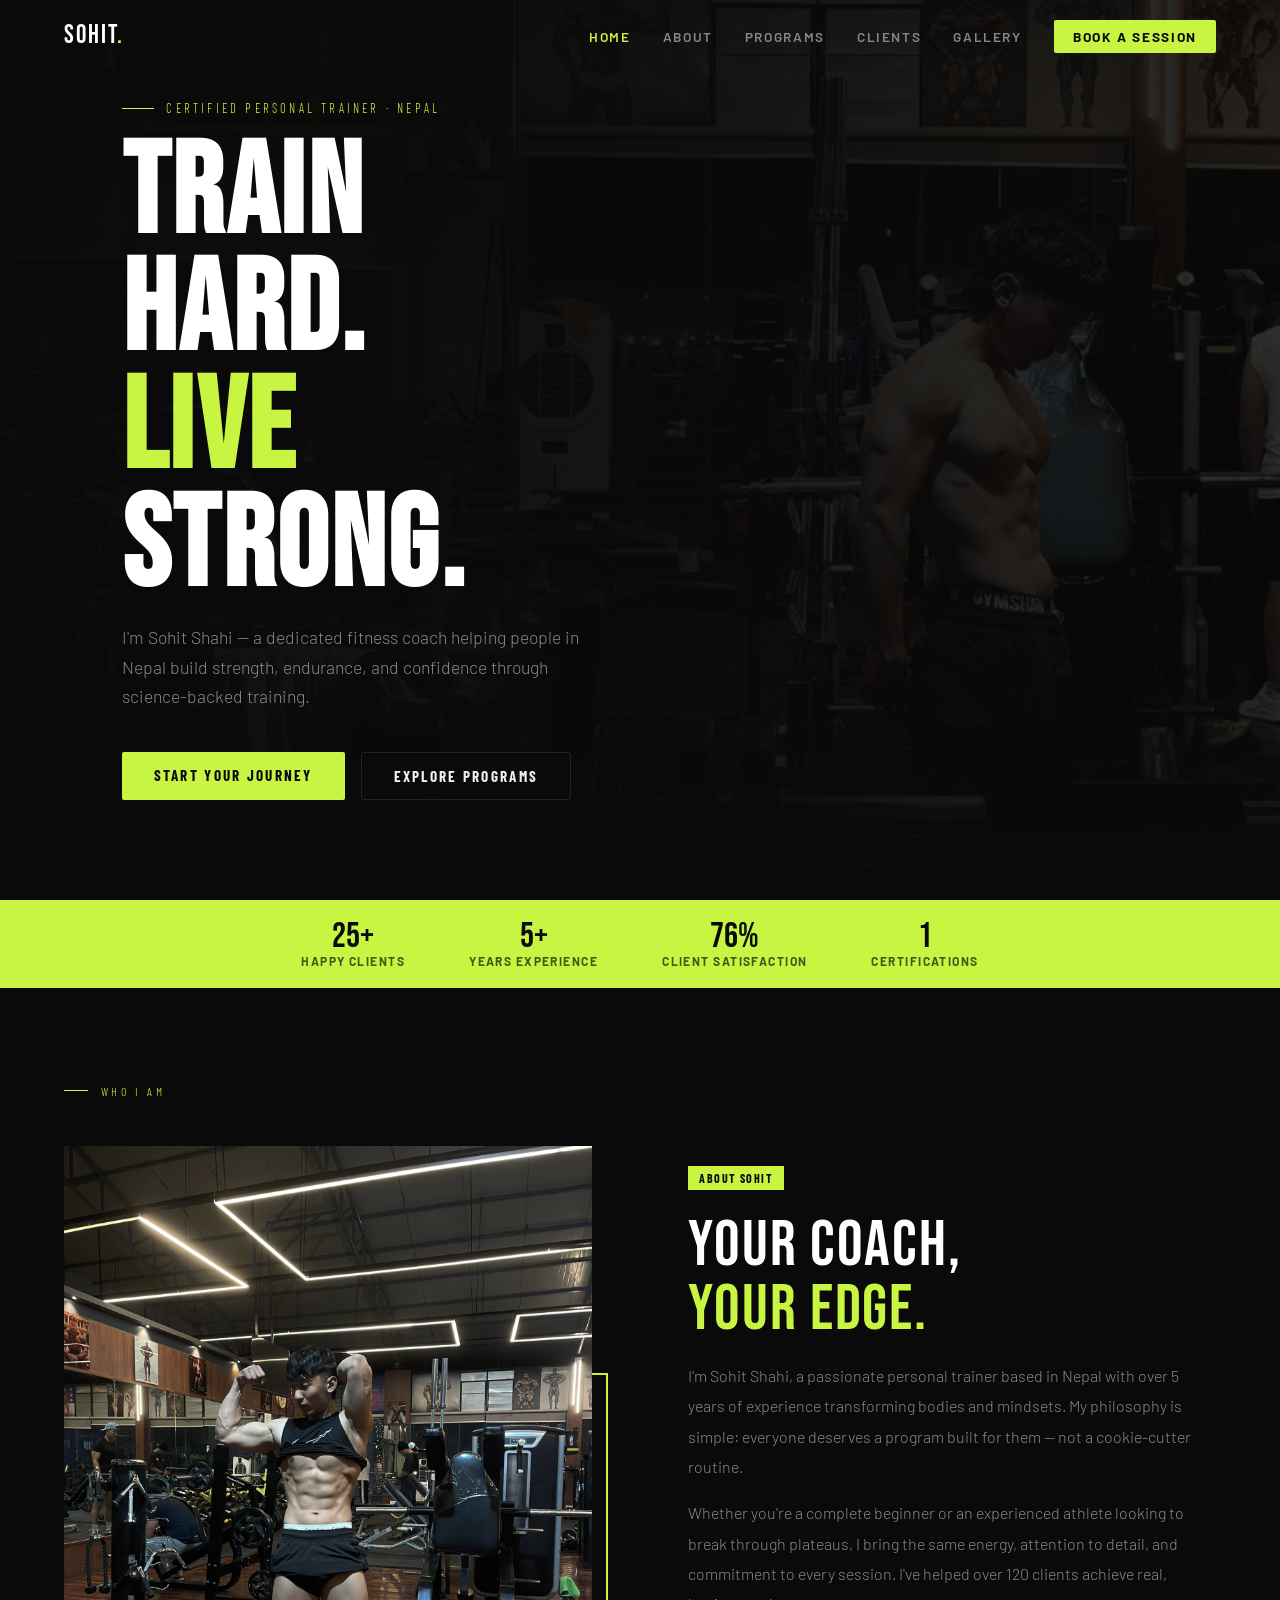
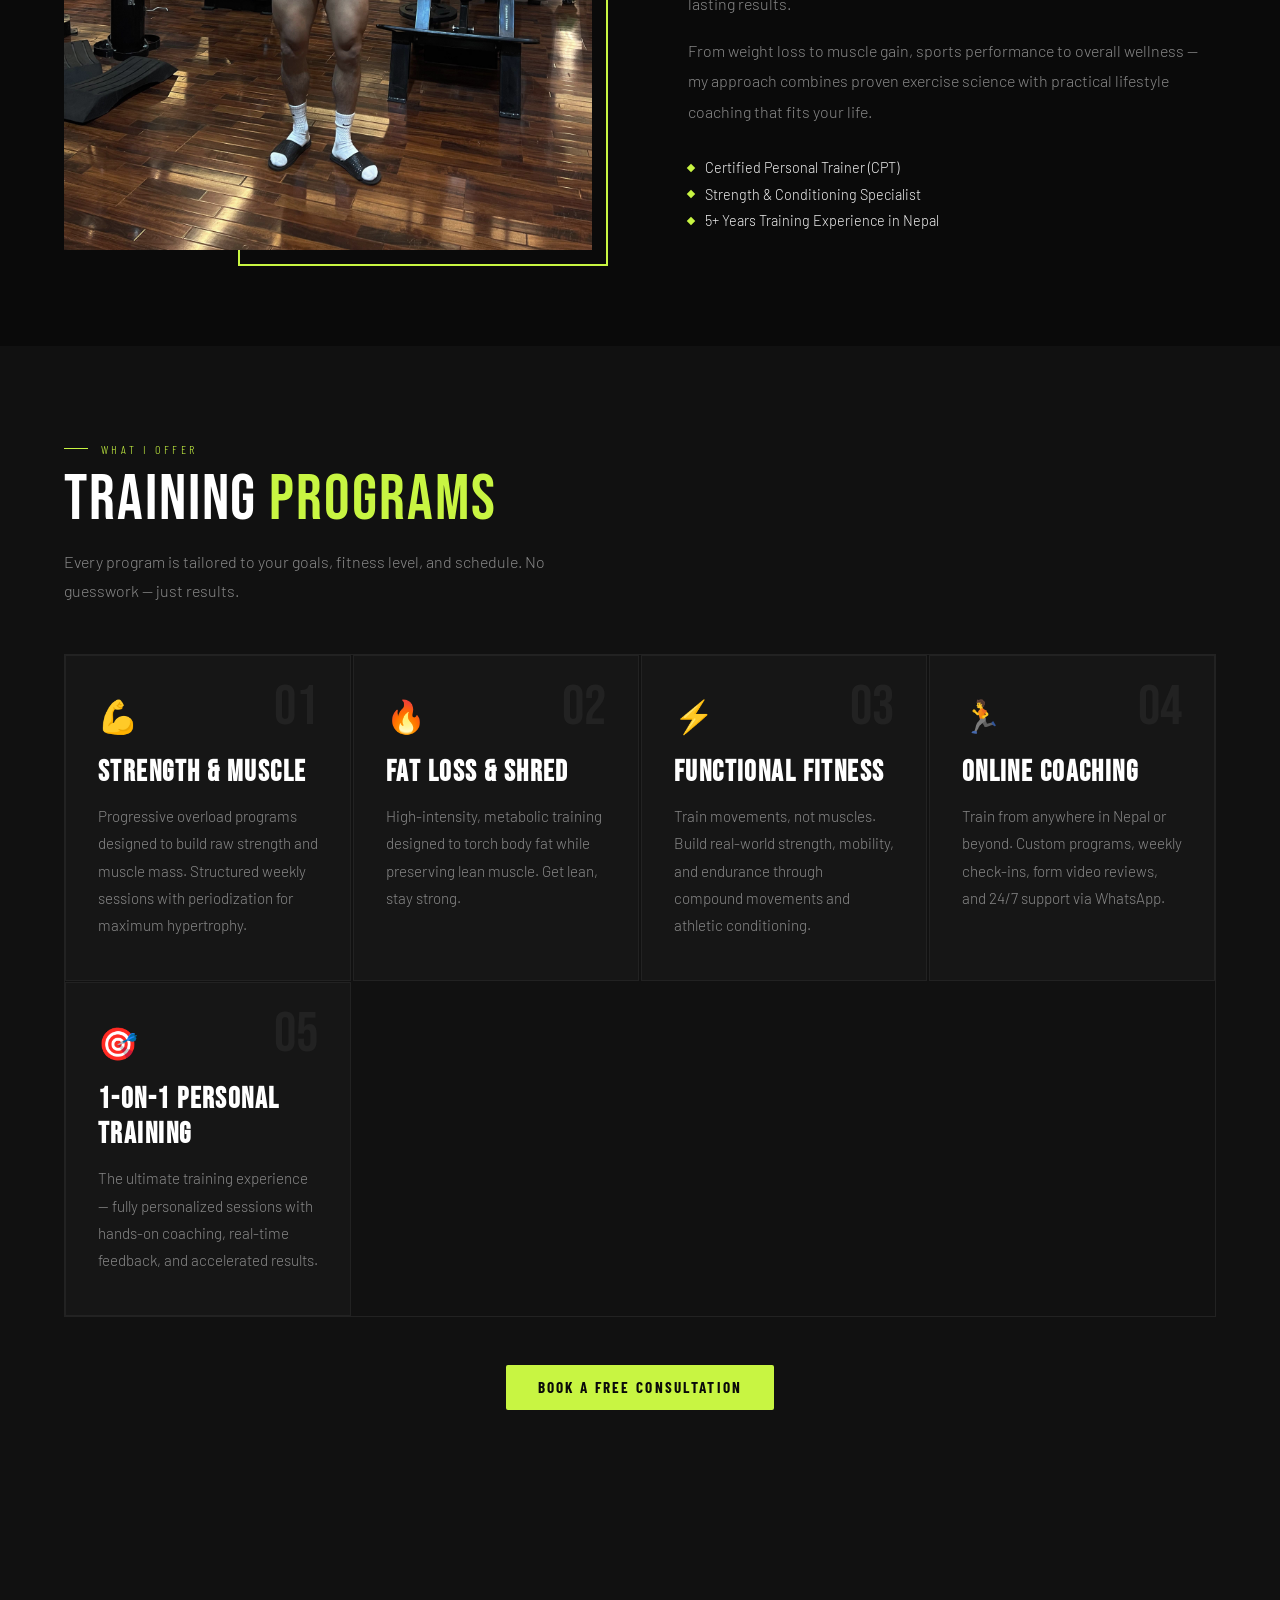
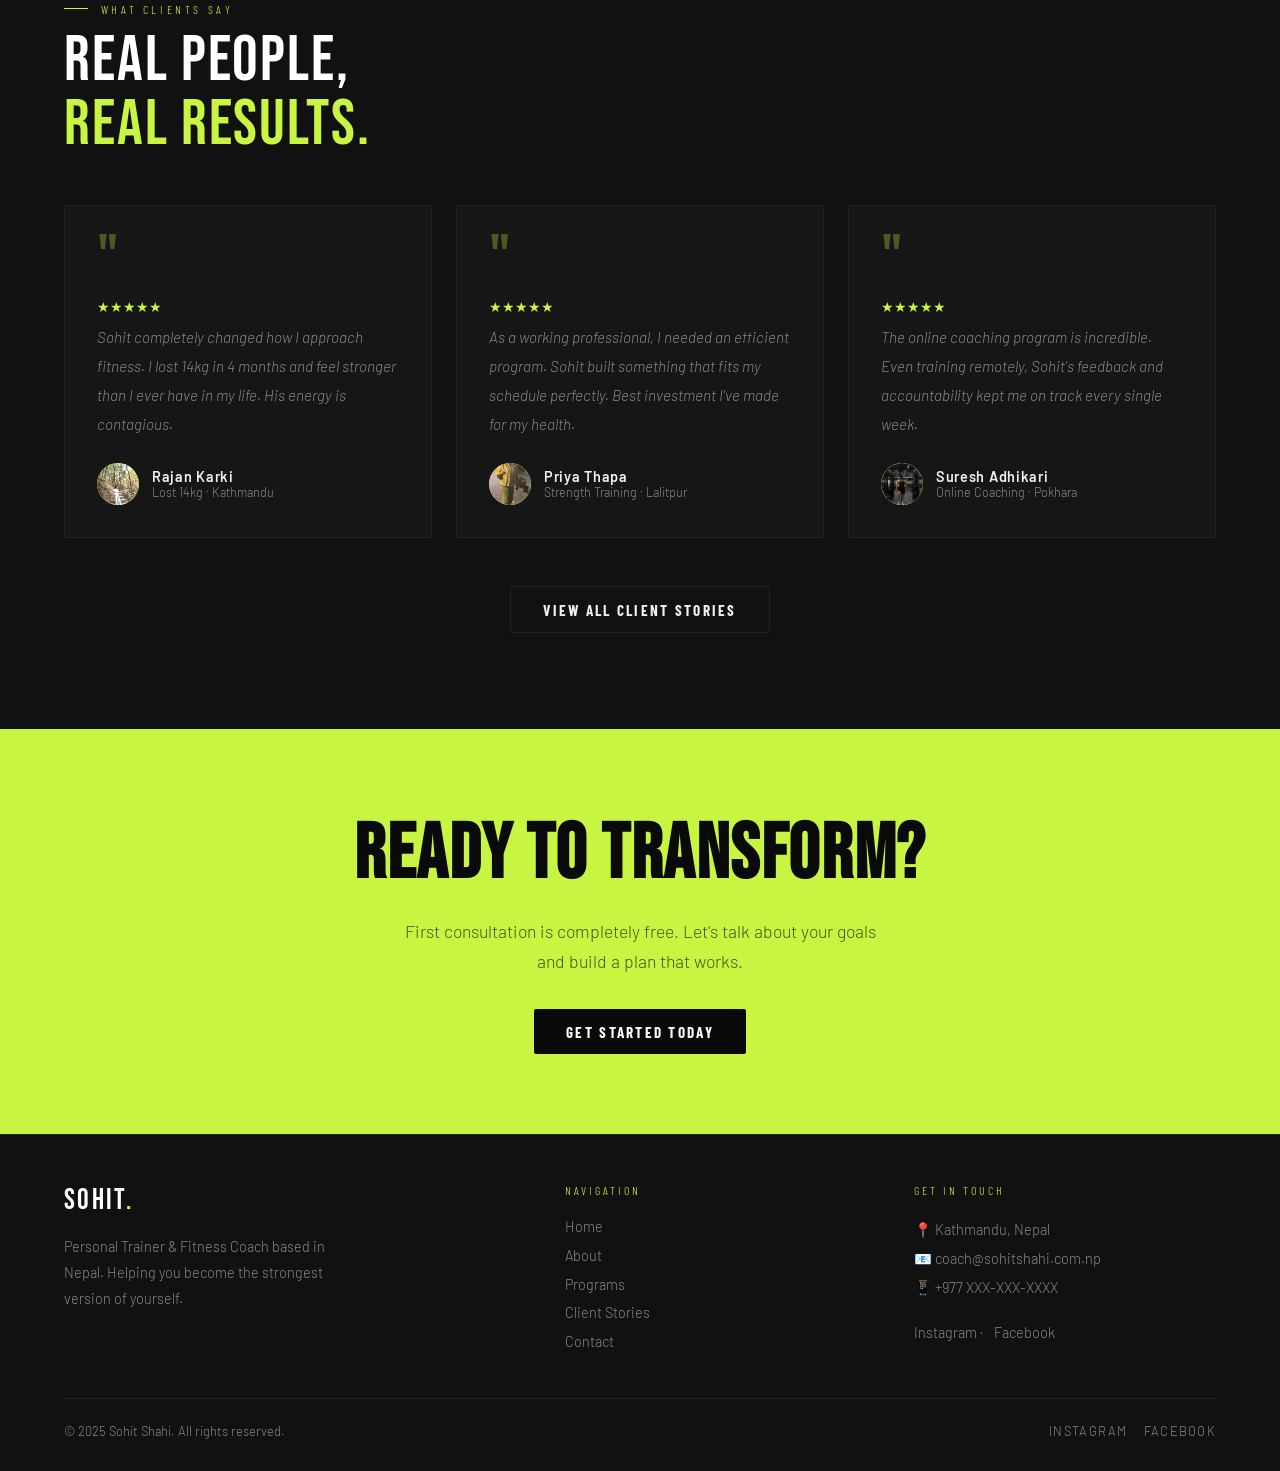
==== index.html @ bcdf3c4f "Add phone and country validation" ====
<!DOCTYPE html>
<html lang="en">
<head>
  <meta charset="UTF-8">
  <meta name="viewport" content="width=device-width, initial-scale=1.0">
  <meta name="description" content="Sohit Shahi — Personal Trainer & Fitness Coach in Nepal. Transform your body, elevate your life.">
  <title>Sohit Shahi | Personal Trainer & Coach</title>
  <link rel="stylesheet" href="style.css">
  <link rel="preconnect" href="https://fonts.googleapis.com">
  <link rel="preconnect" href="https://fonts.gstatic.com" crossorigin>
</head>
<body>

<!-- ─── NAV ─── -->
<nav>
  <a href="index.html" class="nav-logo">SOHIT<span>.</span></a>
  <ul class="nav-links">
    <li><a href="index.html" class="active">Home</a></li>
    <li><a href="index.html#about">About</a></li>
    <li><a href="index.html#programs">Programs</a></li>
    <li><a href="clients.html">Clients</a></li>
    <li><a href="gallery.html">Gallery</a></li>
    <li><a href="contact.html" class="nav-cta">Book a Session</a></li>
  </ul>
  <div class="burger" aria-label="Menu">
    <span></span><span></span><span></span>
  </div>
</nav>
<div class="mobile-menu">
  <a href="index.html">Home</a>
  <a href="index.html#about">About</a>
  <a href="index.html#programs">Programs</a>
  <a href="clients.html">Clients</a>
  <a href="gallery.html">Gallery</a>
  <a href="contact.html">Book a Session</a>
</div>

<!-- ─── HERO ─── -->
<section class="hero">
  <div class="hero-bg" id="heroBg"></div>
  <div class="hero-overlay"></div>
  <div class="hero-overlay-bottom"></div>
  <div class="hero-content">
    <div class="hero-eyebrow">Certified Personal Trainer · Nepal</div>
    <h1>TRAIN<br>HARD.<br><span>LIVE</span><br>STRONG.</h1>
    <p class="hero-sub">
      I'm Sohit Shahi — a dedicated fitness coach helping people in Nepal build strength, endurance, and confidence through science-backed training.
    </p>
    <div class="hero-actions">
      <a href="contact.html" class="btn btn-primary">Start Your Journey</a>
      <a href="#programs" class="btn btn-outline">Explore Programs</a>
    </div>
  </div>
</section>

<!-- ─── STATS ─── -->
<div class="stats-strip">
  <div class="stat-item">
    <div class="stat-num" data-target="25" data-suffix="+">0+</div>
    <div class="stat-label">Happy Clients</div>
  </div>
  <div class="stat-item">
    <div class="stat-num" data-target="5" data-suffix="+">0+</div>
    <div class="stat-label">Years Experience</div>
  </div>
  <div class="stat-item">
    <div class="stat-num" data-target="98" data-suffix="%">0%</div>
    <div class="stat-label">Client Satisfaction</div>
  </div>
  <div class="stat-item">
    <div class="stat-num" data-target="1">0</div>
    <div class="stat-label">Certifications</div>
  </div>
</div>

<!-- ─── ABOUT ─── -->
<section id="about">
  <div class="section-eyebrow">Who I Am</div>
  <div class="about-grid">
    <div class="about-image-wrap fade-up">
      <img src="assets/trainer2.jpeg" alt="Sohit Shahi — Personal Trainer">
      <div class="about-accent-border"></div>
    </div>
    <div class="about-text fade-up" data-delay="150">
      <span class="about-tag">About Sohit</span>
      <div class="section-title" style="margin-bottom:1.2rem;">YOUR COACH,<br><span>YOUR EDGE.</span></div>
      <p>
        I'm Sohit Shahi, a passionate personal trainer based in Nepal with over 5 years of experience transforming bodies and mindsets. My philosophy is simple: everyone deserves a program built for them — not a cookie-cutter routine.
      </p>
      <p>
        Whether you're a complete beginner or an experienced athlete looking to break through plateaus, I bring the same energy, attention to detail, and commitment to every session. I've helped over 120 clients achieve real, lasting results.
      </p>
      <p>
        From weight loss to muscle gain, sports performance to overall wellness — my approach combines proven exercise science with practical lifestyle coaching that fits your life.
      </p>
      <ul class="cert-list">
        <li>Certified Personal Trainer (CPT)</li>
        <li>Strength & Conditioning Specialist</li>
        <li>5+ Years Training Experience in Nepal</li>
      </ul>
    </div>
  </div>
</section>

<!-- ─── PROGRAMS ─── -->
<section id="programs" style="background: var(--dark);">
  <div class="section-eyebrow">What I Offer</div>
  <div class="section-title fade-up">TRAINING <span>PROGRAMS</span></div>
  <p class="section-desc fade-up" data-delay="100">
    Every program is tailored to your goals, fitness level, and schedule. No guesswork — just results.
  </p>
  <div class="programs-grid stagger" style="margin-top:3rem;">
    <div class="program-card">
      <div class="program-num">01</div>
      <span class="program-icon">💪</span>
      <h3>Strength & Muscle</h3>
      <p>Progressive overload programs designed to build raw strength and muscle mass. Structured weekly sessions with periodization for maximum hypertrophy.</p>
    </div>
    <div class="program-card">
      <div class="program-num">02</div>
      <span class="program-icon">🔥</span>
      <h3>Fat Loss & Shred</h3>
      <p>High-intensity, metabolic training designed to torch body fat while preserving lean muscle. Get lean, stay strong.</p>
    </div>
    <div class="program-card">
      <div class="program-num">03</div>
      <span class="program-icon">⚡</span>
      <h3>Functional Fitness</h3>
      <p>Train movements, not muscles. Build real-world strength, mobility, and endurance through compound movements and athletic conditioning.</p>
    </div>
    <div class="program-card">
      <div class="program-num">04</div>
      <span class="program-icon">🏃</span>
      <h3>Online Coaching</h3>
      <p>Train from anywhere in Nepal or beyond. Custom programs, weekly check-ins, form video reviews, and 24/7 support via WhatsApp.</p>
    </div>
    <div class="program-card">
      <div class="program-num">05</div>
      <span class="program-icon">🎯</span>
      <h3>1-on-1 Personal Training</h3>
      <p>The ultimate training experience — fully personalized sessions with hands-on coaching, real-time feedback, and accelerated results.</p>
    </div>
  </div>
  <div style="text-align:center; margin-top:3rem;">
    <a href="contact.html" class="btn btn-primary fade-up">Book a Free Consultation</a>
  </div>
</section>

<!-- ─── TESTIMONIALS PREVIEW ─── -->
<section class="testimonials-preview">
  <div class="section-eyebrow">What Clients Say</div>
  <div class="section-title fade-up">REAL PEOPLE,<br><span>REAL RESULTS.</span></div>
  <div class="testimonials-grid stagger">
    <div class="testi-card">
      <div class="testi-quote">"</div>
      <div class="stars">★★★★★</div>
      <p class="testi-text">Sohit completely changed how I approach fitness. I lost 14kg in 4 months and feel stronger than I ever have in my life. His energy is contagious.</p>
      <div class="testi-author">
        <div class="testi-avatar">
          <img src="assets/client1.jpg" alt="Rajan Karki" onerror="this.style.display='none'; this.parentNode.innerHTML='R';">
        </div>
        <div>
          <div class="testi-name">Rajan Karki</div>
          <div class="testi-role">Lost 14kg · Kathmandu</div>
        </div>
      </div>
    </div>
    <div class="testi-card">
      <div class="testi-quote">"</div>
      <div class="stars">★★★★★</div>
      <p class="testi-text">As a working professional, I needed an efficient program. Sohit built something that fits my schedule perfectly. Best investment I've made for my health.</p>
      <div class="testi-author">
        <div class="testi-avatar">
          <img src="assets/client3.jpg" alt="Priya Thapa" onerror="this.style.display='none'; this.parentNode.innerHTML='P';">
        </div>
        <div>
          <div class="testi-name">Priya Thapa</div>
          <div class="testi-role">Strength Training · Lalitpur</div>
        </div>
      </div>
    </div>
    <div class="testi-card">
      <div class="testi-quote">"</div>
      <div class="stars">★★★★★</div>
      <p class="testi-text">The online coaching program is incredible. Even training remotely, Sohit's feedback and accountability kept me on track every single week.</p>
      <div class="testi-author">
        <div class="testi-avatar">
          <img src="assets/client4.jpg" alt="Suresh Adhikari" onerror="this.style.display='none'; this.parentNode.innerHTML='S';">
        </div>
        <div>
          <div class="testi-name">Suresh Adhikari</div>
          <div class="testi-role">Online Coaching · Pokhara</div>
        </div>
      </div>
    </div>
  </div>
  <div style="text-align:center; margin-top:3rem;">
    <a href="clients.html" class="btn btn-outline fade-up">View All Client Stories</a>
  </div>
</section>

<!-- ─── CTA ─── -->
<div class="cta-banner">
  <h2>READY TO TRANSFORM?</h2>
  <p>First consultation is completely free. Let's talk about your goals and build a plan that works.</p>
  <a href="contact.html" class="btn btn-dark">Get Started Today</a>
</div>

<!-- ─── FOOTER ─── -->
<footer>
  <div class="footer-grid">
    <div class="footer-brand">
      <a href="index.html" class="footer-logo">SOHIT<span>.</span></a>
      <p>Personal Trainer & Fitness Coach based in Nepal. Helping you become the strongest version of yourself.</p>
    </div>
    <div>
      <div class="footer-heading">Navigation</div>
      <ul class="footer-links">
        <li><a href="index.html">Home</a></li>
        <li><a href="index.html#about">About</a></li>
        <li><a href="index.html#programs">Programs</a></li>
        <li><a href="clients.html">Client Stories</a></li>
        <li><a href="contact.html">Contact</a></li>
      </ul>
    </div>
    <div class="footer-contact">
      <div class="footer-heading">Get In Touch</div>
      <p>📍 Kathmandu, Nepal</p>
      <p>📧 <a href="mailto:coach@sohitshahi.com.np">coach@sohitshahi.com.np</a></p>
      <p>📱 <a href="tel:+977XXXXXXXXXX">+977 XXX-XXX-XXXX</a></p>
      <p style="margin-top:1rem;">
        <a href="https://instagram.com/" target="_blank" rel="noopener">Instagram</a> ·
        <a href="https://facebook.com/" target="_blank" rel="noopener" style="margin-left:0.5rem;">Facebook</a>
      </p>
    </div>
  </div>
  <div class="footer-bottom">
    <p>© 2025 Sohit Shahi. All rights reserved.</p>
    <div class="social-links">
      <a href="https://instagram.com/" target="_blank" rel="noopener">Instagram</a>
      <a href="https://facebook.com/" target="_blank" rel="noopener">Facebook</a>
    </div>
  </div>
</footer>

<script src="script.js"></script>
</body>
</html>
---- style.css ----
@import url('https://fonts.googleapis.com/css2?family=Bebas+Neue&family=Barlow:ital,wght@0,300;0,400;0,600;0,700;1,300&family=Barlow+Condensed:wght@400;700&display=swap');

:root {
  --black: #0a0a0a;
  --dark: #111111;
  --card: #161616;
  --border: #222222;
  --accent: #c8f542;
  --accent2: #e8ff6b;
  --text: #f0f0f0;
  --muted: #888;
  --white: #ffffff;
}

*, *::before, *::after { box-sizing: border-box; margin: 0; padding: 0; }

html { scroll-behavior: smooth; }

body {
  font-family: 'Barlow', sans-serif;
  background: var(--black);
  color: var(--text);
  overflow-x: hidden;
  font-weight: 300;
}

/* ─── SCROLLBAR ─── */
::-webkit-scrollbar { width: 4px; }
::-webkit-scrollbar-track { background: var(--dark); }
::-webkit-scrollbar-thumb { background: var(--accent); border-radius: 2px; }

/* ─── NAV ─── */
nav {
  position: fixed;
  top: 0; left: 0; right: 0;
  z-index: 100;
  padding: 0 5%;
  height: 70px;
  display: flex;
  align-items: center;
  justify-content: space-between;
  transition: background 0.4s, backdrop-filter 0.4s;
}
nav.scrolled {
  background: rgba(10,10,10,0.92);
  backdrop-filter: blur(12px);
  border-bottom: 1px solid var(--border);
}
.nav-logo {
  font-family: 'Bebas Neue', sans-serif;
  font-size: 1.6rem;
  letter-spacing: 0.08em;
  color: var(--white);
  text-decoration: none;
}
.nav-logo span { color: var(--accent); }
.nav-links {
  display: flex;
  gap: 2rem;
  list-style: none;
  align-items: center;
}
.nav-links a {
  color: var(--muted);
  text-decoration: none;
  font-size: 0.85rem;
  letter-spacing: 0.12em;
  text-transform: uppercase;
  font-weight: 600;
  transition: color 0.2s;
}
.nav-links a:hover, .nav-links a.active { color: var(--accent); }
.nav-cta {
  background: var(--accent);
  color: var(--black) !important;
  padding: 0.5rem 1.2rem;
  border-radius: 2px;
  font-weight: 700 !important;
}
.nav-cta:hover { background: var(--accent2) !important; }
.burger {
  display: none;
  flex-direction: column;
  gap: 5px;
  cursor: pointer;
  padding: 4px;
}
.burger span {
  display: block;
  width: 24px;
  height: 2px;
  background: var(--text);
  transition: 0.3s;
}
.mobile-menu {
  display: none;
  position: fixed;
  top: 70px; left: 0; right: 0;
  background: rgba(10,10,10,0.97);
  backdrop-filter: blur(20px);
  padding: 2rem 5%;
  flex-direction: column;
  gap: 1.5rem;
  z-index: 99;
  border-bottom: 1px solid var(--border);
}
.mobile-menu.open { display: flex; }
.mobile-menu a {
  color: var(--muted);
  text-decoration: none;
  font-size: 1rem;
  letter-spacing: 0.12em;
  text-transform: uppercase;
  font-weight: 600;
  transition: color 0.2s;
}
.mobile-menu a:hover { color: var(--accent); }

/* ─── HERO ─── */
.hero {
  position: relative;
  min-height: 100vh;
  display: flex;
  align-items: center;
  overflow: hidden;
}
.hero-bg {
  position: absolute;
  inset: 0;
  background-image: url('assets/trainer.jpeg');
  background-size: cover;
  background-position: center top;
  opacity: 0.2;
  filter: grayscale(40%) contrast(1.1);
  transform: scale(1.04);
  transition: transform 8s ease;
}
.hero-bg.loaded { transform: scale(1); }
.hero-overlay {
  position: absolute;
  inset: 0;
  background: linear-gradient(
    105deg,
    rgba(10,10,10,0.96) 0%,
    rgba(10,10,10,0.75) 45%,
    rgba(10,10,10,0.15) 100%
  );
}
.hero-overlay-bottom {
  position: absolute;
  bottom: 0; left: 0; right: 0;
  height: 220px;
  background: linear-gradient(to top, var(--black) 0%, transparent 100%);
}
.hero-content {
  position: relative;
  z-index: 2;
  padding: 0 5%;
  max-width: 780px;
  animation: fadeUp 1s ease both;
}
.hero-eyebrow {
  font-family: 'Barlow Condensed', sans-serif;
  letter-spacing: 0.25em;
  text-transform: uppercase;
  font-size: 0.8rem;
  color: var(--accent);
  margin-bottom: 1.2rem;
  display: flex;
  align-items: center;
  gap: 0.8rem;
}
.hero-eyebrow::before {
  content: '';
  display: block;
  width: 32px;
  height: 1px;
  background: var(--accent);
}
.hero h1 {
  font-family: 'Bebas Neue', sans-serif;
  font-size: clamp(4rem, 10vw, 9rem);
  line-height: 0.92;
  letter-spacing: 0.02em;
  color: var(--white);
  margin-bottom: 0.4rem;
}
.hero h1 span { color: var(--accent); }
.hero-sub {
  font-size: 1.1rem;
  color: var(--muted);
  max-width: 480px;
  line-height: 1.7;
  margin-bottom: 2.5rem;
  margin-top: 1rem;
}
.hero-actions { display: flex; gap: 1rem; flex-wrap: wrap; }

/* ─── BUTTONS ─── */
.btn {
  display: inline-block;
  padding: 0.85rem 2rem;
  font-family: 'Barlow Condensed', sans-serif;
  letter-spacing: 0.15em;
  text-transform: uppercase;
  font-size: 0.95rem;
  font-weight: 700;
  text-decoration: none;
  cursor: pointer;
  border: none;
  border-radius: 2px;
  transition: all 0.2s;
}
.btn-primary { background: var(--accent); color: var(--black); }
.btn-primary:hover { background: var(--accent2); transform: translateY(-2px); }
.btn-outline { background: transparent; color: var(--text); border: 1px solid var(--border); }
.btn-outline:hover { border-color: var(--accent); color: var(--accent); transform: translateY(-2px); }

/* ─── STATS STRIP ─── */
.stats-strip {
  background: var(--accent);
  padding: 1.2rem 5%;
  display: flex;
  justify-content: center;
  gap: 4rem;
  flex-wrap: wrap;
}
.stat-item { text-align: center; }
.stat-num {
  font-family: 'Bebas Neue', sans-serif;
  font-size: 2.2rem;
  color: var(--black);
  line-height: 1;
}
.stat-label {
  font-size: 0.75rem;
  font-weight: 700;
  letter-spacing: 0.12em;
  text-transform: uppercase;
  color: rgba(0,0,0,0.65);
}

/* ─── SECTIONS ─── */
section { padding: 6rem 5%; }
.section-eyebrow {
  font-family: 'Barlow Condensed', sans-serif;
  font-size: 0.75rem;
  letter-spacing: 0.3em;
  text-transform: uppercase;
  color: var(--accent);
  margin-bottom: 0.8rem;
  display: flex;
  align-items: center;
  gap: 0.8rem;
}
.section-eyebrow::before {
  content: '';
  display: block;
  width: 24px;
  height: 1px;
  background: var(--accent);
}
.section-title {
  font-family: 'Bebas Neue', sans-serif;
  font-size: clamp(2.4rem, 5vw, 4rem);
  letter-spacing: 0.03em;
  color: var(--white);
  line-height: 1;
  margin-bottom: 1rem;
}
.section-title span { color: var(--accent); }
.section-desc {
  color: var(--muted);
  max-width: 520px;
  line-height: 1.8;
  font-size: 1rem;
}

/* ─── ABOUT ─── */
.about-grid {
  display: grid;
  grid-template-columns: 1fr 1fr;
  gap: 6rem;
  align-items: center;
  margin-top: 3rem;
}
.about-image-wrap {
  position: relative;
}
.about-image-wrap img {
  width: 100%;
  aspect-ratio: 3/4;
  object-fit: cover;
  object-position: top;
  filter: grayscale(20%);
  display: block;
}
.about-img-placeholder {
  width: 100%;
  aspect-ratio: 3/4;
  background: var(--card);
  border: 1px solid var(--border);
  display: flex;
  align-items: center;
  justify-content: center;
  flex-direction: column;
  gap: 0.5rem;
  color: var(--muted);
  font-size: 0.85rem;
  letter-spacing: 0.1em;
  text-transform: uppercase;
}
.about-img-placeholder svg { opacity: 0.3; }
.about-accent-border {
  position: absolute;
  bottom: -16px; right: -16px;
  width: 70%;
  height: 70%;
  border: 2px solid var(--accent);
  z-index: -1;
}
.about-tag {
  display: inline-block;
  background: var(--accent);
  color: var(--black);
  font-family: 'Barlow Condensed', sans-serif;
  font-weight: 700;
  letter-spacing: 0.12em;
  text-transform: uppercase;
  font-size: 0.75rem;
  padding: 0.3rem 0.7rem;
  margin-bottom: 1.5rem;
}
.about-text p {
  color: var(--muted);
  line-height: 1.9;
  margin-bottom: 1rem;
  font-size: 1rem;
}
.cert-list {
  list-style: none;
  margin-top: 2rem;
  display: flex;
  flex-direction: column;
  gap: 0.6rem;
}
.cert-list li {
  display: flex;
  align-items: center;
  gap: 0.7rem;
  font-size: 0.9rem;
  color: var(--text);
  font-weight: 300;
}
.cert-list li::before {
  content: '';
  width: 6px; height: 6px;
  background: var(--accent);
  flex-shrink: 0;
  transform: rotate(45deg);
}

/* ─── PROGRAMS / SERVICES ─── */
.programs-grid {
  display: grid;
  grid-template-columns: repeat(auto-fit, minmax(280px, 1fr));
  gap: 1.5px;
  margin-top: 3rem;
  border: 1.5px solid var(--border);
}
.program-card {
  background: var(--card);
  padding: 2.5rem 2rem;
  border: 1.5px solid var(--border);
  position: relative;
  overflow: hidden;
  transition: background 0.3s;
  cursor: default;
}
.program-card::after {
  content: '';
  position: absolute;
  bottom: 0; left: 0;
  width: 100%; height: 2px;
  background: var(--accent);
  transform: scaleX(0);
  transform-origin: left;
  transition: transform 0.4s ease;
}
.program-card:hover { background: #1a1a1a; }
.program-card:hover::after { transform: scaleX(1); }
.program-icon {
  font-size: 2rem;
  margin-bottom: 1.2rem;
  display: block;
}
.program-card h3 {
  font-family: 'Bebas Neue', sans-serif;
  font-size: 1.8rem;
  letter-spacing: 0.05em;
  color: var(--white);
  margin-bottom: 0.8rem;
}
.program-card p {
  color: var(--muted);
  font-size: 0.95rem;
  line-height: 1.8;
}
.program-num {
  position: absolute;
  top: 1.5rem; right: 2rem;
  font-family: 'Bebas Neue', sans-serif;
  font-size: 3.5rem;
  color: var(--border);
  line-height: 1;
}

/* ─── TESTIMONIALS (home preview) ─── */
.testimonials-preview { background: var(--dark); }
.testimonials-grid {
  display: grid;
  grid-template-columns: repeat(auto-fit, minmax(300px, 1fr));
  gap: 1.5rem;
  margin-top: 3rem;
}
.testi-card {
  background: var(--card);
  border: 1px solid var(--border);
  padding: 2rem;
  position: relative;
  transition: border-color 0.3s, transform 0.3s;
}
.testi-card:hover { border-color: var(--accent); transform: translateY(-4px); }
.testi-quote {
  font-family: 'Bebas Neue', sans-serif;
  font-size: 4rem;
  color: var(--accent);
  opacity: 0.3;
  line-height: 0.7;
  margin-bottom: 1rem;
}
.testi-text {
  color: var(--muted);
  font-size: 0.95rem;
  line-height: 1.9;
  margin-bottom: 1.5rem;
  font-style: italic;
}
.testi-author {
  display: flex;
  align-items: center;
  gap: 0.8rem;
}
.testi-avatar {
  width: 42px; height: 42px;
  border-radius: 50%;
  background: var(--accent);
  display: flex;
  align-items: center;
  justify-content: center;
  font-family: 'Bebas Neue', sans-serif;
  font-size: 1.2rem;
  color: var(--black);
  flex-shrink: 0;
  overflow: hidden;
}
.testi-avatar img {
  width: 100%;
  height: 100%;
  object-fit: cover;
  border-radius: 50%;
}
.testi-name {
  font-weight: 600;
  font-size: 0.9rem;
  color: var(--text);
  letter-spacing: 0.05em;
}
.testi-role {
  font-size: 0.78rem;
  color: var(--muted);
}
.stars { color: var(--accent); font-size: 0.85rem; margin-bottom: 0.5rem; }

/* ─── CTA BANNER ─── */
.cta-banner {
  background: var(--accent);
  padding: 5rem 5%;
  text-align: center;
}
.cta-banner h2 {
  font-family: 'Bebas Neue', sans-serif;
  font-size: clamp(2.5rem, 6vw, 5rem);
  color: var(--black);
  letter-spacing: 0.02em;
  margin-bottom: 1rem;
}
.cta-banner p {
  color: rgba(0,0,0,0.65);
  font-size: 1.1rem;
  max-width: 480px;
  margin: 0 auto 2rem;
  line-height: 1.7;
}
.btn-dark { background: var(--black); color: var(--white); }
.btn-dark:hover { background: #1a1a1a; transform: translateY(-2px); }

/* ─── FOOTER ─── */
footer {
  background: var(--dark);
  border-top: 1px solid var(--border);
  padding: 3rem 5% 2rem;
}
.footer-grid {
  display: grid;
  grid-template-columns: 1.5fr 1fr 1fr;
  gap: 3rem;
  margin-bottom: 3rem;
}
.footer-brand p {
  color: var(--muted);
  font-size: 0.9rem;
  line-height: 1.8;
  margin-top: 1rem;
  max-width: 280px;
}
.footer-logo {
  font-family: 'Bebas Neue', sans-serif;
  font-size: 1.8rem;
  letter-spacing: 0.08em;
  color: var(--white);
  text-decoration: none;
}
.footer-logo span { color: var(--accent); }
.footer-heading {
  font-family: 'Barlow Condensed', sans-serif;
  font-size: 0.75rem;
  letter-spacing: 0.25em;
  text-transform: uppercase;
  color: var(--accent);
  margin-bottom: 1.2rem;
}
.footer-links { list-style: none; display: flex; flex-direction: column; gap: 0.6rem; }
.footer-links a {
  color: var(--muted);
  text-decoration: none;
  font-size: 0.9rem;
  transition: color 0.2s;
}
.footer-links a:hover { color: var(--accent); }
.footer-contact p {
  color: var(--muted);
  font-size: 0.9rem;
  line-height: 2;
}
.footer-contact a { color: var(--muted); text-decoration: none; transition: color 0.2s; }
.footer-contact a:hover { color: var(--accent); }
.footer-bottom {
  border-top: 1px solid var(--border);
  padding-top: 1.5rem;
  display: flex;
  justify-content: space-between;
  align-items: center;
  flex-wrap: wrap;
  gap: 1rem;
}
.footer-bottom p { color: var(--muted); font-size: 0.8rem; }
.social-links { display: flex; gap: 1rem; }
.social-links a {
  color: var(--muted);
  text-decoration: none;
  font-size: 0.8rem;
  letter-spacing: 0.1em;
  text-transform: uppercase;
  transition: color 0.2s;
}
.social-links a:hover { color: var(--accent); }

/* ─── PAGE HERO (inner pages) ─── */
.page-hero {
  padding: 140px 5% 5rem;
  background: var(--dark);
  border-bottom: 1px solid var(--border);
  position: relative;
  overflow: hidden;
}
.page-hero::after {
  content: attr(data-title);
  position: absolute;
  right: 3%;
  bottom: -1rem;
  font-family: 'Bebas Neue', sans-serif;
  font-size: clamp(6rem, 18vw, 14rem);
  color: var(--border);
  opacity: 0.35;
  letter-spacing: 0.02em;
  pointer-events: none;
  line-height: 1;
}

/* ─── CLIENTS PAGE ─── */
.clients-grid {
  display: grid;
  grid-template-columns: repeat(auto-fill, minmax(320px, 1fr));
  gap: 1.5rem;
  margin-top: 3rem;
}
.client-card {
  background: var(--card);
  border: 1px solid var(--border);
  padding: 2.5rem 2rem;
  transition: border-color 0.3s, transform 0.3s;
}
.client-card:hover { border-color: var(--accent); transform: translateY(-4px); }
.client-card .stars { font-size: 1rem; margin-bottom: 1rem; }
.client-card .testi-text { margin-bottom: 2rem; }
.client-goal {
  display: inline-block;
  background: rgba(200,245,66,0.1);
  color: var(--accent);
  border: 1px solid rgba(200,245,66,0.2);
  font-size: 0.72rem;
  font-family: 'Barlow Condensed', sans-serif;
  letter-spacing: 0.15em;
  text-transform: uppercase;
  padding: 0.25rem 0.6rem;
  border-radius: 1px;
  margin-bottom: 1.5rem;
  display: block;
}
.result-highlight {
  background: var(--black);
  border-left: 3px solid var(--accent);
  padding: 0.8rem 1rem;
  margin-bottom: 1.5rem;
  font-size: 0.9rem;
  color: var(--text);
}
.result-highlight strong { color: var(--accent); font-weight: 700; }

/* ─── CONTACT PAGE ─── */
.contact-grid {
  display: grid;
  grid-template-columns: 1fr 1.5fr;
  gap: 5rem;
  margin-top: 3rem;
  align-items: start;
}
.contact-info-item {
  display: flex;
  align-items: flex-start;
  gap: 1rem;
  margin-bottom: 2rem;
}
.contact-icon {
  width: 44px; height: 44px;
  background: rgba(200,245,66,0.1);
  border: 1px solid rgba(200,245,66,0.2);
  display: flex;
  align-items: center;
  justify-content: center;
  flex-shrink: 0;
  font-size: 1.1rem;
}
.contact-info-text h4 {
  font-family: 'Barlow Condensed', sans-serif;
  letter-spacing: 0.12em;
  text-transform: uppercase;
  font-size: 0.78rem;
  color: var(--accent);
  margin-bottom: 0.3rem;
}
.contact-info-text p {
  color: var(--muted);
  font-size: 0.95rem;
  line-height: 1.7;
}
.contact-info-text a { color: var(--muted); text-decoration: none; transition: color 0.2s; }
.contact-info-text a:hover { color: var(--accent); }
.contact-form { display: flex; flex-direction: column; gap: 1.2rem; }
.form-row { display: grid; grid-template-columns: 1fr 1fr; gap: 1.2rem; }
.form-group { display: flex; flex-direction: column; gap: 0.4rem; }
.form-group label {
  font-family: 'Barlow Condensed', sans-serif;
  font-size: 0.75rem;
  letter-spacing: 0.2em;
  text-transform: uppercase;
  color: var(--muted);
}
.form-group input,
.form-group textarea,
.form-group select {
  background: var(--card);
  border: 1px solid var(--border);
  color: var(--text);
  padding: 0.85rem 1rem;
  font-family: 'Barlow', sans-serif;
  font-size: 0.95rem;
  outline: none;
  transition: border-color 0.2s;
  border-radius: 2px;
  width: 100%;
}
.form-group input:focus,
.form-group textarea:focus,
.form-group select:focus { border-color: var(--accent); }
.form-group textarea { resize: vertical; min-height: 130px; }
.form-group select option { background: var(--card); }
.form-success {
  display: none;
  background: rgba(200,245,66,0.1);
  border: 1px solid var(--accent);
  color: var(--accent);
  padding: 1rem;
  text-align: center;
  font-size: 0.95rem;
}

/* ─── ANIMATIONS ─── */
@keyframes fadeUp {
  from { opacity: 0; transform: translateY(32px); }
  to   { opacity: 1; transform: translateY(0); }
}
.fade-up {
  opacity: 0;
  transform: translateY(28px);
  transition: opacity 0.7s ease, transform 0.7s ease;
}
.fade-up.visible { opacity: 1; transform: translateY(0); }

/* ─── RESPONSIVE ─── */
@media (max-width: 900px) {
  .about-grid { grid-template-columns: 1fr; gap: 3rem; }
  .about-accent-border { display: none; }
  .contact-grid { grid-template-columns: 1fr; gap: 3rem; }
  .footer-grid { grid-template-columns: 1fr 1fr; }
  .form-row { grid-template-columns: 1fr; }
}
@media (max-width: 640px) {
  .nav-links { display: none; }
  .burger { display: flex; }
  .hero h1 { font-size: 4.5rem; }
  .stats-strip { gap: 2rem; }
  .footer-grid { grid-template-columns: 1fr; }
  .programs-grid { grid-template-columns: 1fr; }
}
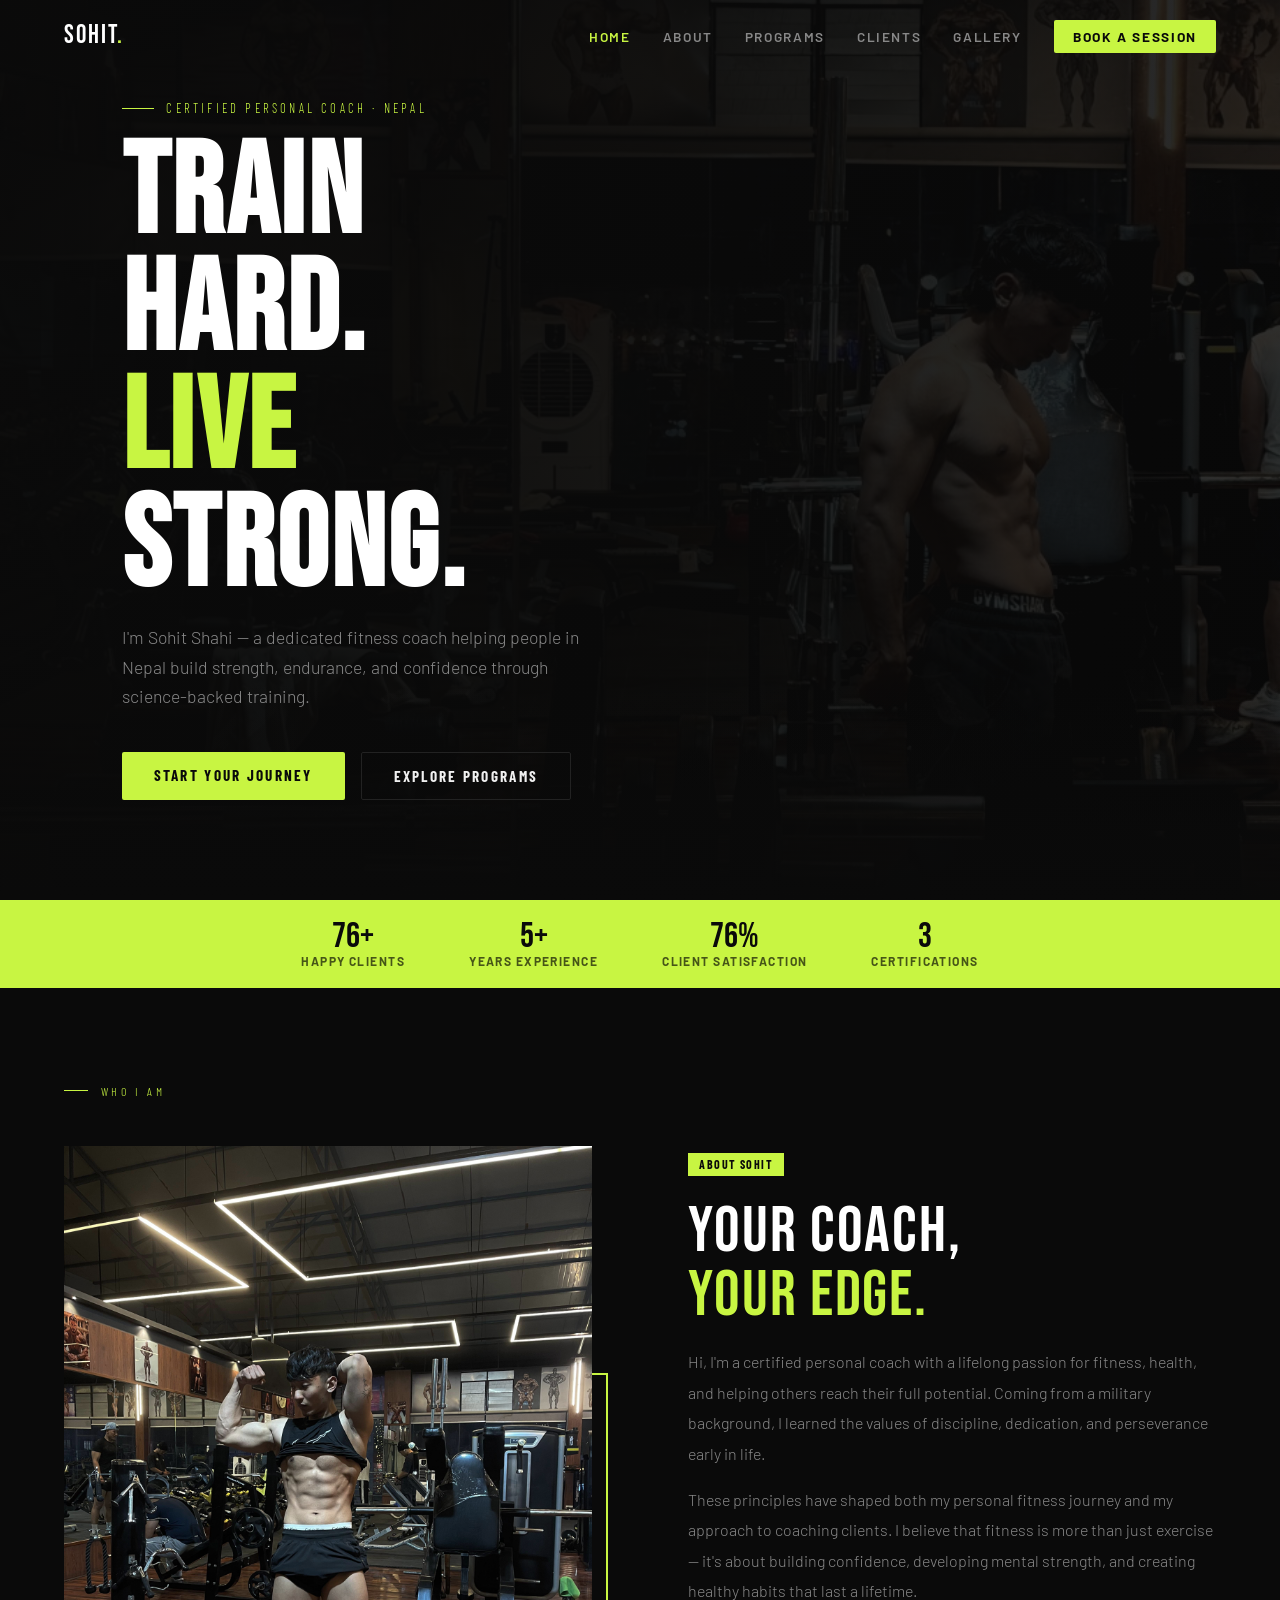
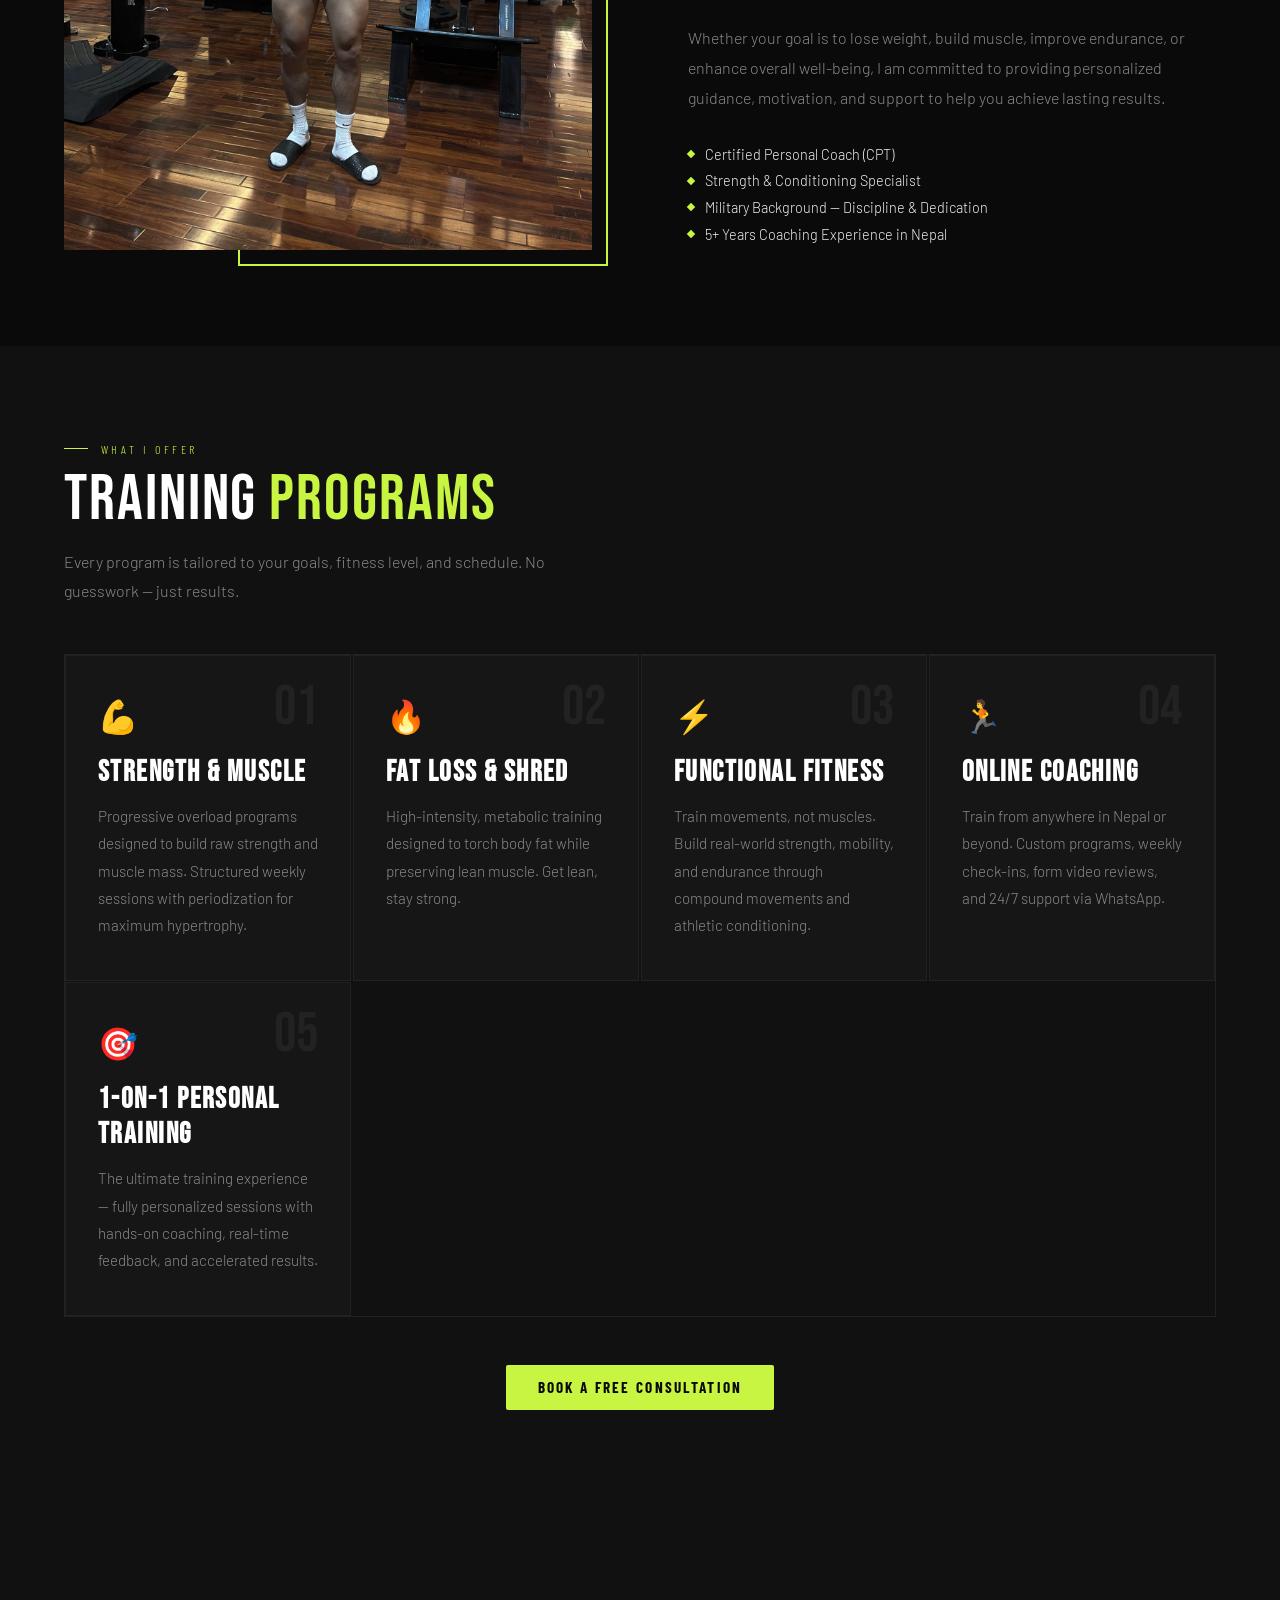
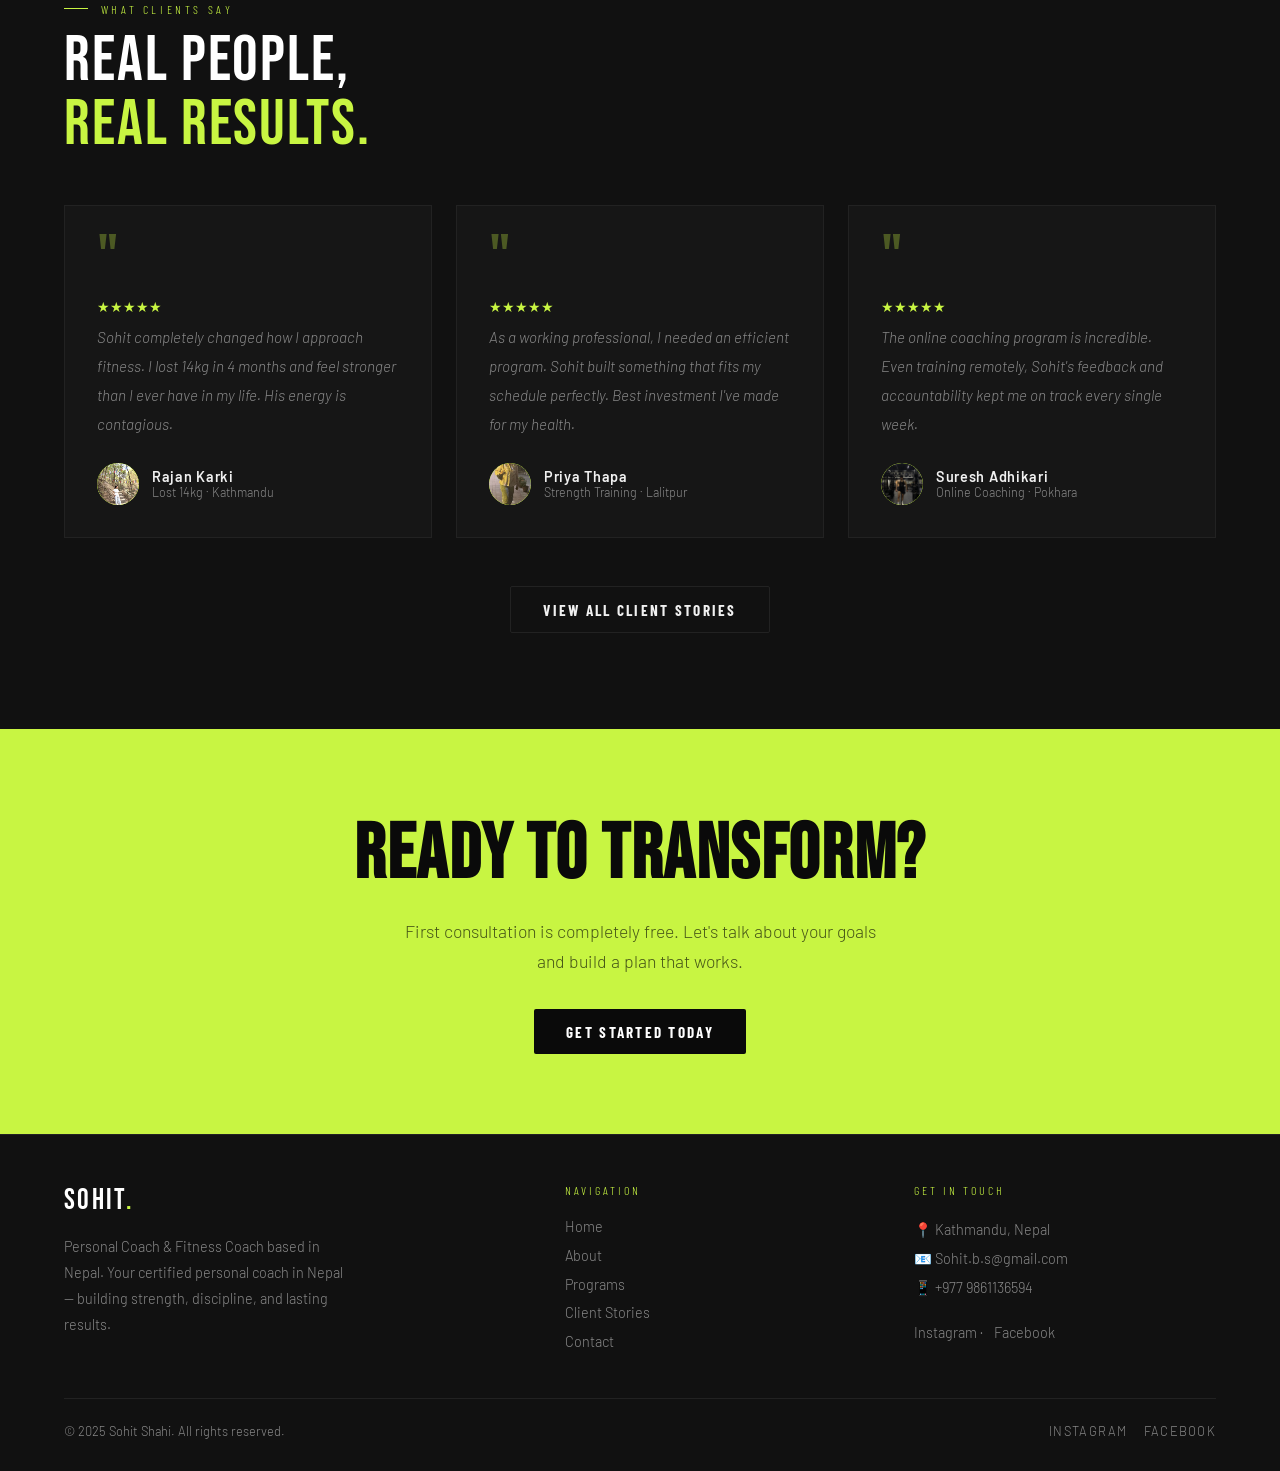
==== commit 332cc158: "Finishing Touches" ====
--- a/index.html
+++ b/index.html
@@ -3,8 +3,8 @@
 <head>
   <meta charset="UTF-8">
   <meta name="viewport" content="width=device-width, initial-scale=1.0">
-  <meta name="description" content="Sohit Shahi — Personal Trainer & Fitness Coach in Nepal. Transform your body, elevate your life.">
-  <title>Sohit Shahi | Personal Trainer & Coach</title>
+  <meta name="description" content="Sohit Shahi — Personal Coach & Fitness Coach in Nepal. Transform your body, elevate your life.">
+  <title>Sohit Shahi | Personal Coach & Coach</title>
   <link rel="stylesheet" href="style.css">
   <link rel="preconnect" href="https://fonts.googleapis.com">
   <link rel="preconnect" href="https://fonts.gstatic.com" crossorigin>
@@ -41,7 +41,7 @@
   <div class="hero-overlay"></div>
   <div class="hero-overlay-bottom"></div>
   <div class="hero-content">
-    <div class="hero-eyebrow">Certified Personal Trainer · Nepal</div>
+    <div class="hero-eyebrow">Certified Personal Coach · Nepal</div>
     <h1>TRAIN<br>HARD.<br><span>LIVE</span><br>STRONG.</h1>
     <p class="hero-sub">
       I'm Sohit Shahi — a dedicated fitness coach helping people in Nepal build strength, endurance, and confidence through science-backed training.
@@ -56,7 +56,7 @@
 <!-- ─── STATS ─── -->
 <div class="stats-strip">
   <div class="stat-item">
-    <div class="stat-num" data-target="25" data-suffix="+">0+</div>
+    <div class="stat-num" data-target="120" data-suffix="+">0+</div>
     <div class="stat-label">Happy Clients</div>
   </div>
   <div class="stat-item">
@@ -68,7 +68,7 @@
     <div class="stat-label">Client Satisfaction</div>
   </div>
   <div class="stat-item">
-    <div class="stat-num" data-target="1">0</div>
+    <div class="stat-num" data-target="3">0</div>
     <div class="stat-label">Certifications</div>
   </div>
 </div>
@@ -78,25 +78,26 @@
   <div class="section-eyebrow">Who I Am</div>
   <div class="about-grid">
     <div class="about-image-wrap fade-up">
-      <img src="assets/trainer2.jpeg" alt="Sohit Shahi — Personal Trainer">
+      <img src="assets/trainer2.jpeg" alt="Sohit Shahi — Personal Coach">
       <div class="about-accent-border"></div>
     </div>
     <div class="about-text fade-up" data-delay="150">
       <span class="about-tag">About Sohit</span>
       <div class="section-title" style="margin-bottom:1.2rem;">YOUR COACH,<br><span>YOUR EDGE.</span></div>
       <p>
-        I'm Sohit Shahi, a passionate personal trainer based in Nepal with over 5 years of experience transforming bodies and mindsets. My philosophy is simple: everyone deserves a program built for them — not a cookie-cutter routine.
+        Hi, I'm a certified personal coach with a lifelong passion for fitness, health, and helping others reach their full potential. Coming from a military background, I learned the values of discipline, dedication, and perseverance early in life.
       </p>
       <p>
-        Whether you're a complete beginner or an experienced athlete looking to break through plateaus, I bring the same energy, attention to detail, and commitment to every session. I've helped over 120 clients achieve real, lasting results.
+        These principles have shaped both my personal fitness journey and my approach to coaching clients. I believe that fitness is more than just exercise — it's about building confidence, developing mental strength, and creating healthy habits that last a lifetime.
       </p>
       <p>
-        From weight loss to muscle gain, sports performance to overall wellness — my approach combines proven exercise science with practical lifestyle coaching that fits your life.
+        Whether your goal is to lose weight, build muscle, improve endurance, or enhance overall well-being, I am committed to providing personalized guidance, motivation, and support to help you achieve lasting results.
       </p>
       <ul class="cert-list">
-        <li>Certified Personal Trainer (CPT)</li>
+        <li>Certified Personal Coach (CPT)</li>
         <li>Strength & Conditioning Specialist</li>
-        <li>5+ Years Training Experience in Nepal</li>
+        <li>Military Background — Discipline & Dedication</li>
+        <li>5+ Years Coaching Experience in Nepal</li>
       </ul>
     </div>
   </div>
@@ -211,7 +212,7 @@
   <div class="footer-grid">
     <div class="footer-brand">
       <a href="index.html" class="footer-logo">SOHIT<span>.</span></a>
-      <p>Personal Trainer & Fitness Coach based in Nepal. Helping you become the strongest version of yourself.</p>
+      <p>Personal Coach & Fitness Coach based in Nepal. Your certified personal coach in Nepal — building strength, discipline, and lasting results.</p>
     </div>
     <div>
       <div class="footer-heading">Navigation</div>
@@ -226,10 +227,10 @@
     <div class="footer-contact">
       <div class="footer-heading">Get In Touch</div>
       <p>📍 Kathmandu, Nepal</p>
-      <p>📧 <a href="mailto:coach@sohitshahi.com.np">coach@sohitshahi.com.np</a></p>
-      <p>📱 <a href="tel:+977XXXXXXXXXX">+977 XXX-XXX-XXXX</a></p>
+      <p>📧 <a href="mailto:Sohit.b.s@gmail.com">Sohit.b.s@gmail.com</a></p>
+      <p>📱 <a href="tel:+9779861136594">+977 9861136594</a></p>
       <p style="margin-top:1rem;">
-        <a href="https://instagram.com/" target="_blank" rel="noopener">Instagram</a> ·
+        <a href="https://www.instagram.com/trainwithsohit/" target="_blank" rel="noopener">Instagram</a> ·
         <a href="https://facebook.com/" target="_blank" rel="noopener" style="margin-left:0.5rem;">Facebook</a>
       </p>
     </div>
@@ -237,7 +238,7 @@
   <div class="footer-bottom">
     <p>© 2025 Sohit Shahi. All rights reserved.</p>
     <div class="social-links">
-      <a href="https://instagram.com/" target="_blank" rel="noopener">Instagram</a>
+      <a href="https://www.instagram.com/trainwithsohit/" target="_blank" rel="noopener">Instagram</a>
       <a href="https://facebook.com/" target="_blank" rel="noopener">Facebook</a>
     </div>
   </div>
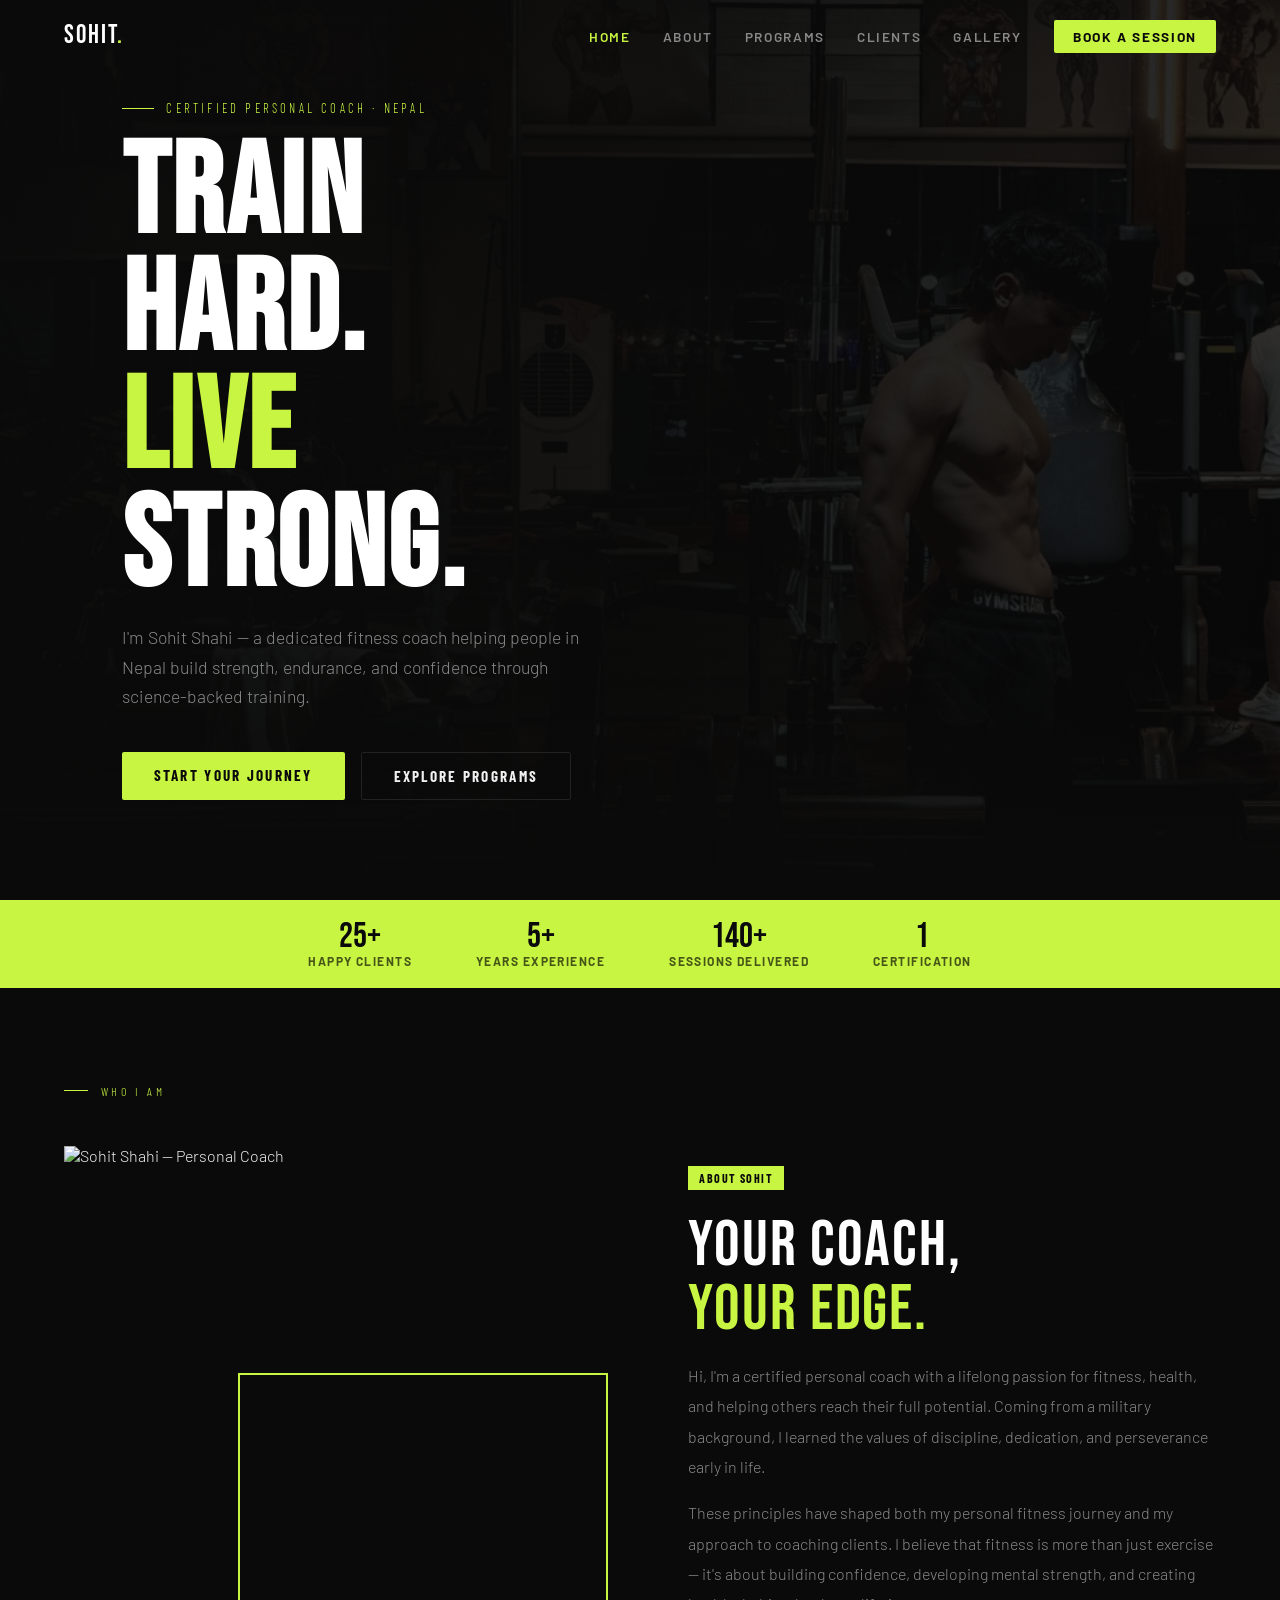
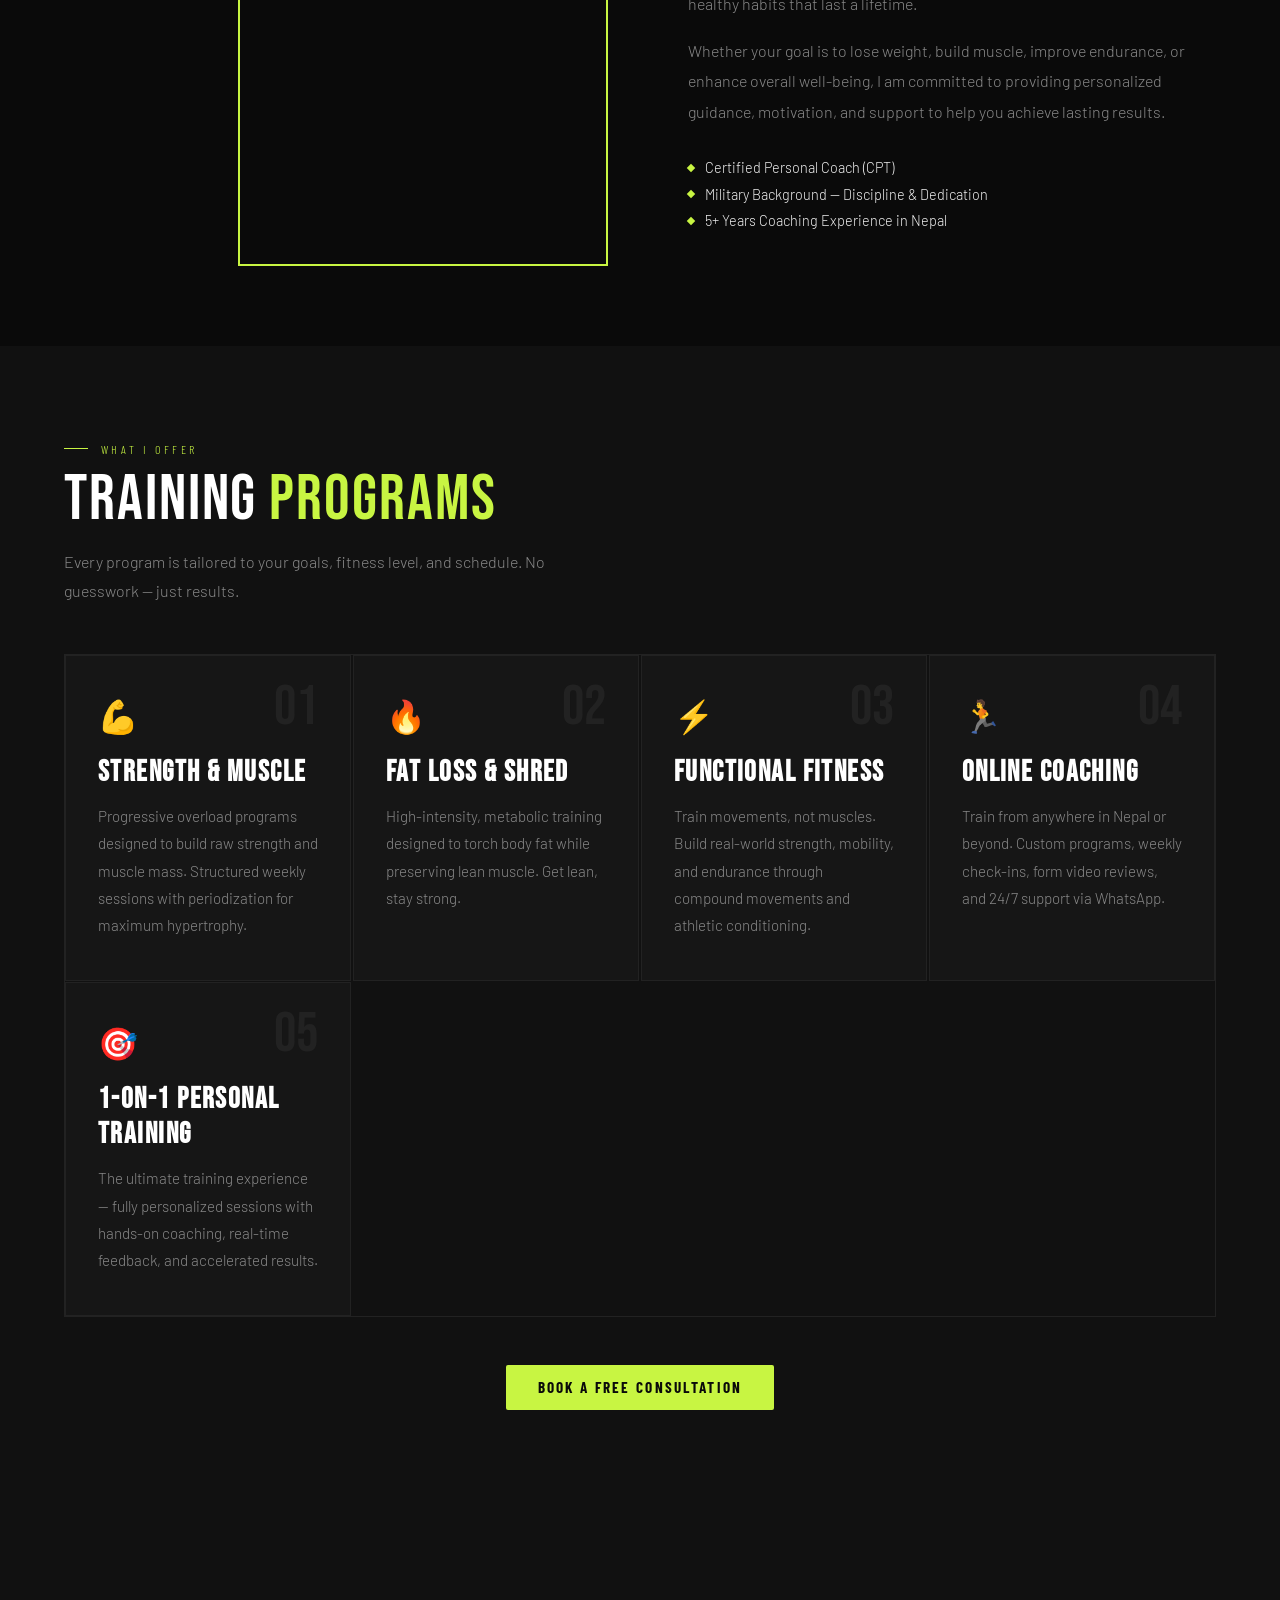
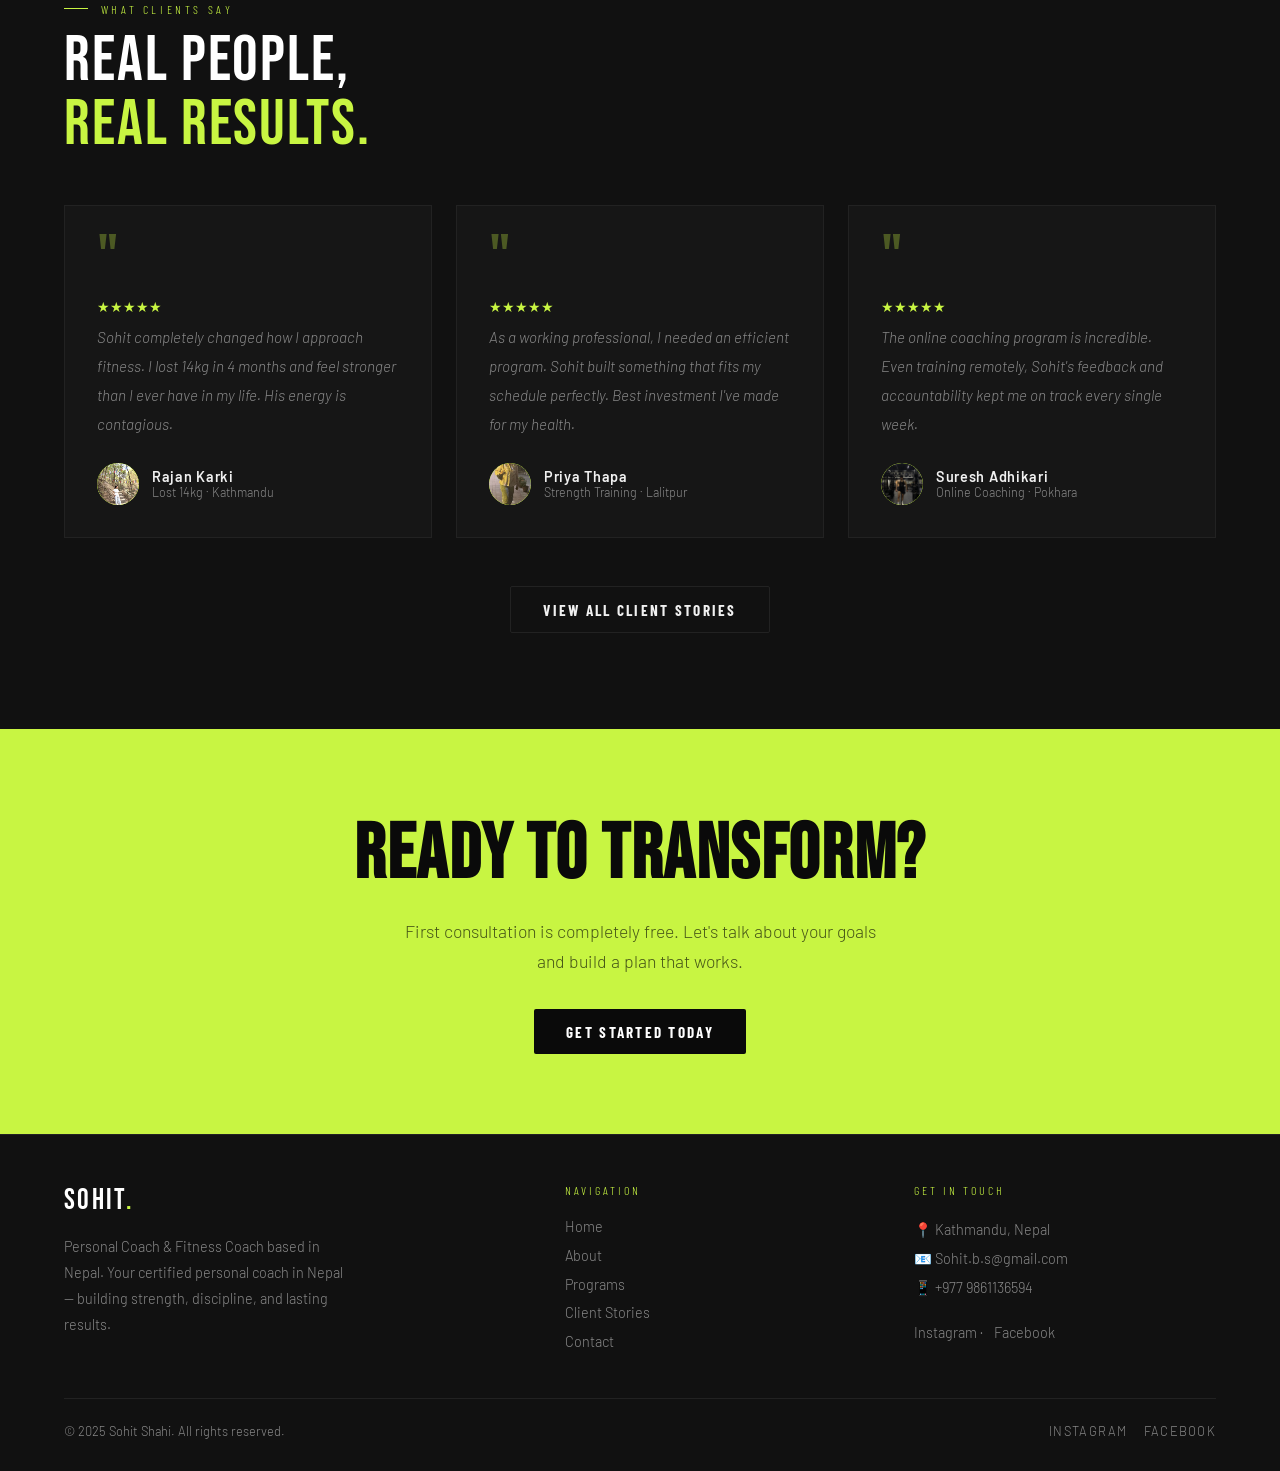
==== commit f09889a6: "Fixing images and captions" ====
--- a/index.html
+++ b/index.html
@@ -2,6 +2,7 @@
 <html lang="en">
 <head>
   <meta charset="UTF-8">
+  <link rel="icon" type="image/svg+xml" href="favicon.svg">
   <meta name="viewport" content="width=device-width, initial-scale=1.0">
   <meta name="description" content="Sohit Shahi — Personal Coach & Fitness Coach in Nepal. Transform your body, elevate your life.">
   <title>Sohit Shahi | Personal Coach & Coach</title>
@@ -56,7 +57,7 @@
 <!-- ─── STATS ─── -->
 <div class="stats-strip">
   <div class="stat-item">
-    <div class="stat-num" data-target="120" data-suffix="+">0+</div>
+    <div class="stat-num" data-target="25" data-suffix="+">0+</div>
     <div class="stat-label">Happy Clients</div>
   </div>
   <div class="stat-item">
@@ -64,12 +65,12 @@
     <div class="stat-label">Years Experience</div>
   </div>
   <div class="stat-item">
-    <div class="stat-num" data-target="98" data-suffix="%">0%</div>
-    <div class="stat-label">Client Satisfaction</div>
-  </div>
-  <div class="stat-item">
-    <div class="stat-num" data-target="3">0</div>
-    <div class="stat-label">Certifications</div>
+    <div class="stat-num" data-target="200" data-suffix="+">0+</div>
+    <div class="stat-label">Sessions Delivered</div>
+  </div>
+  <div class="stat-item">
+    <div class="stat-num" data-target="1">0</div>
+    <div class="stat-label">Certification</div>
   </div>
 </div>
 
@@ -78,7 +79,7 @@
   <div class="section-eyebrow">Who I Am</div>
   <div class="about-grid">
     <div class="about-image-wrap fade-up">
-      <img src="assets/trainer2.jpeg" alt="Sohit Shahi — Personal Coach">
+      <img src="assets/trainer3.jpeg" alt="Sohit Shahi — Personal Coach">
       <div class="about-accent-border"></div>
     </div>
     <div class="about-text fade-up" data-delay="150">
@@ -95,7 +96,6 @@
       </p>
       <ul class="cert-list">
         <li>Certified Personal Coach (CPT)</li>
-        <li>Strength & Conditioning Specialist</li>
         <li>Military Background — Discipline & Dedication</li>
         <li>5+ Years Coaching Experience in Nepal</li>
       </ul>
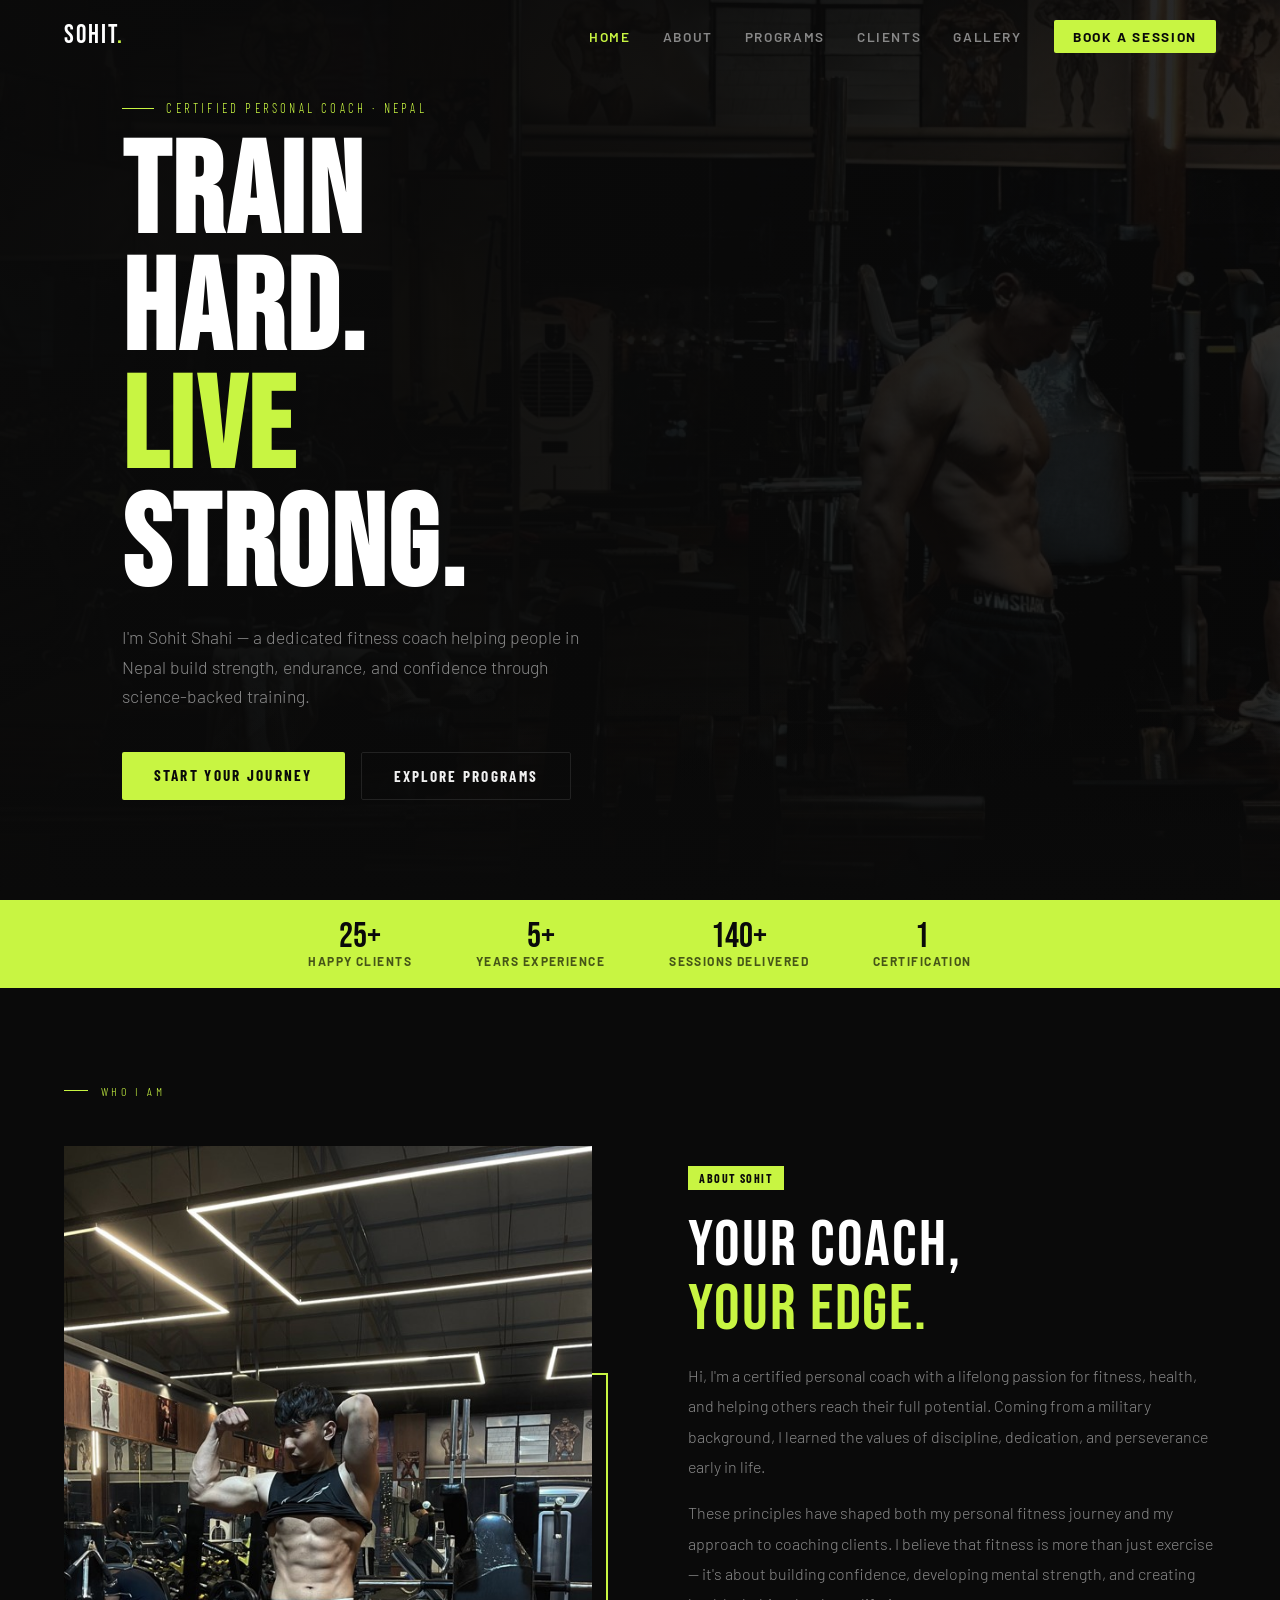
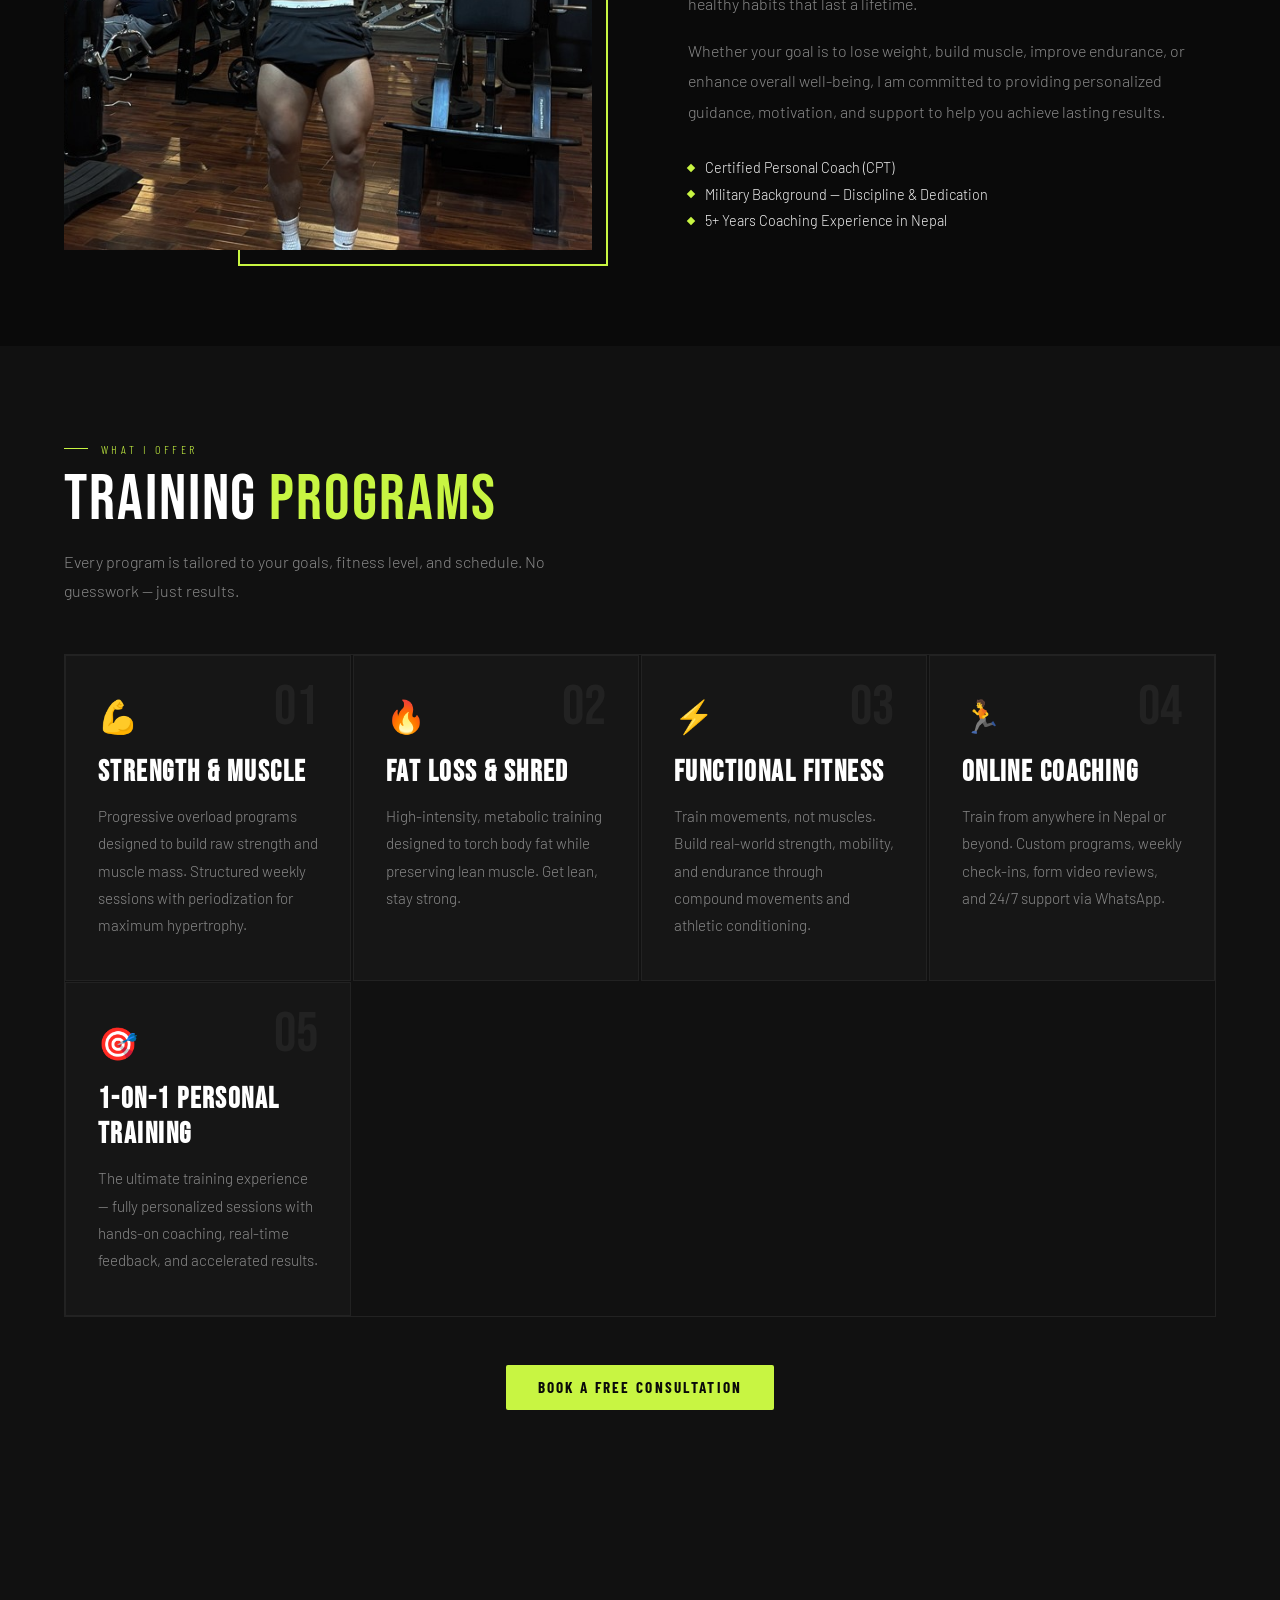
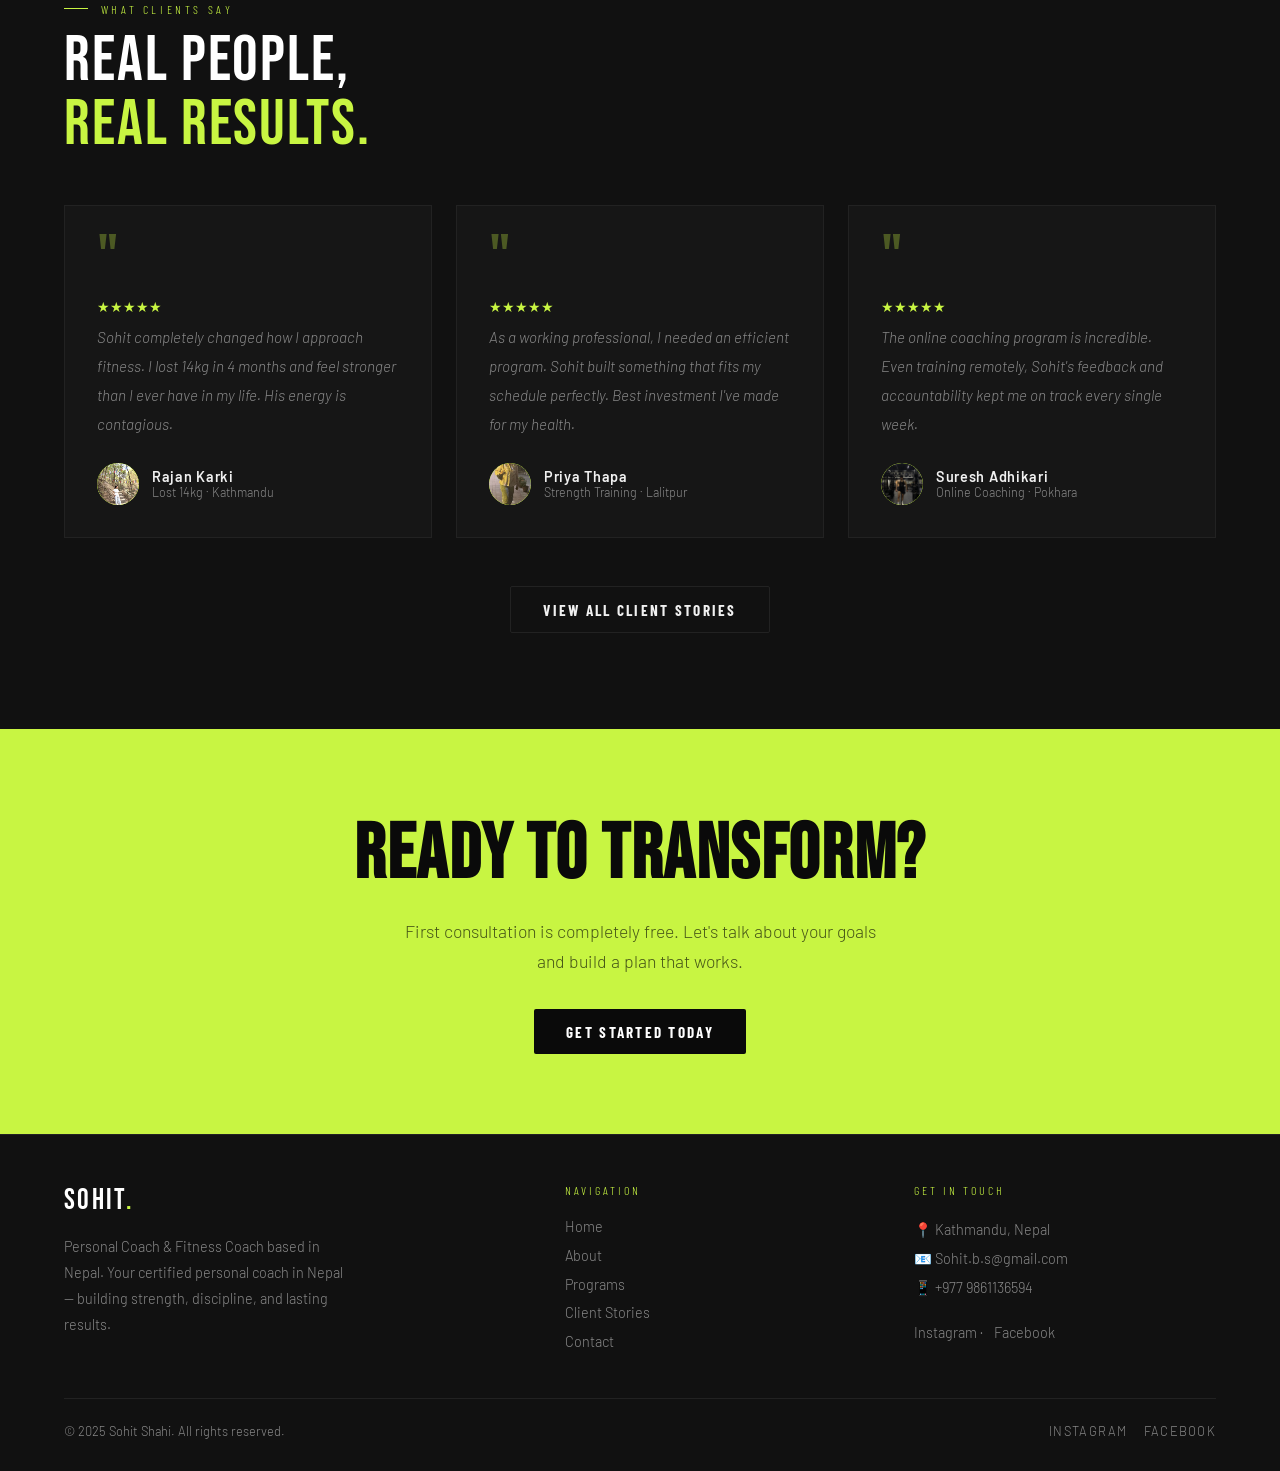
==== commit 2966c04d: "Add certificate to gallery" ====
--- a/index.html
+++ b/index.html
@@ -79,7 +79,7 @@
   <div class="section-eyebrow">Who I Am</div>
   <div class="about-grid">
     <div class="about-image-wrap fade-up">
-      <img src="assets/trainer3.jpeg" alt="Sohit Shahi — Personal Coach">
+      <img src="assets/trainer3.jpg" alt="Sohit Shahi — Personal Coach">
       <div class="about-accent-border"></div>
     </div>
     <div class="about-text fade-up" data-delay="150">
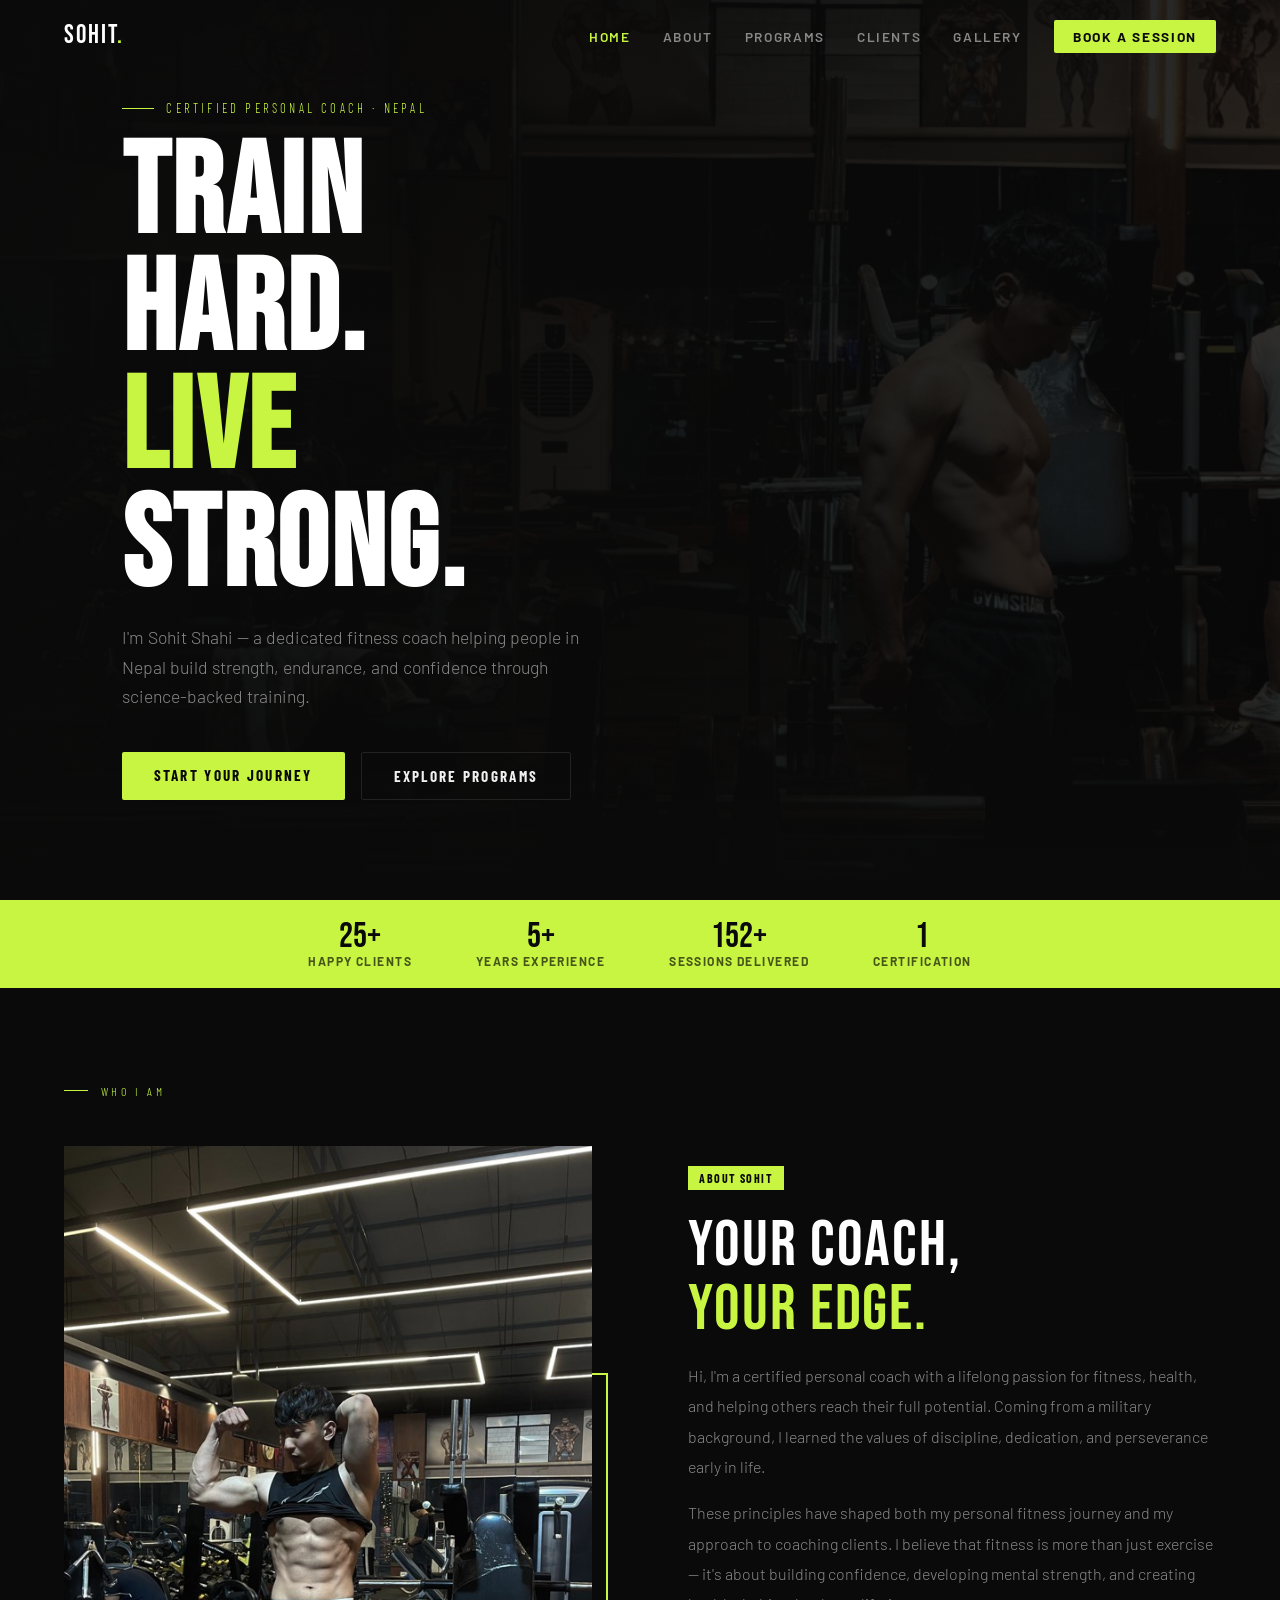
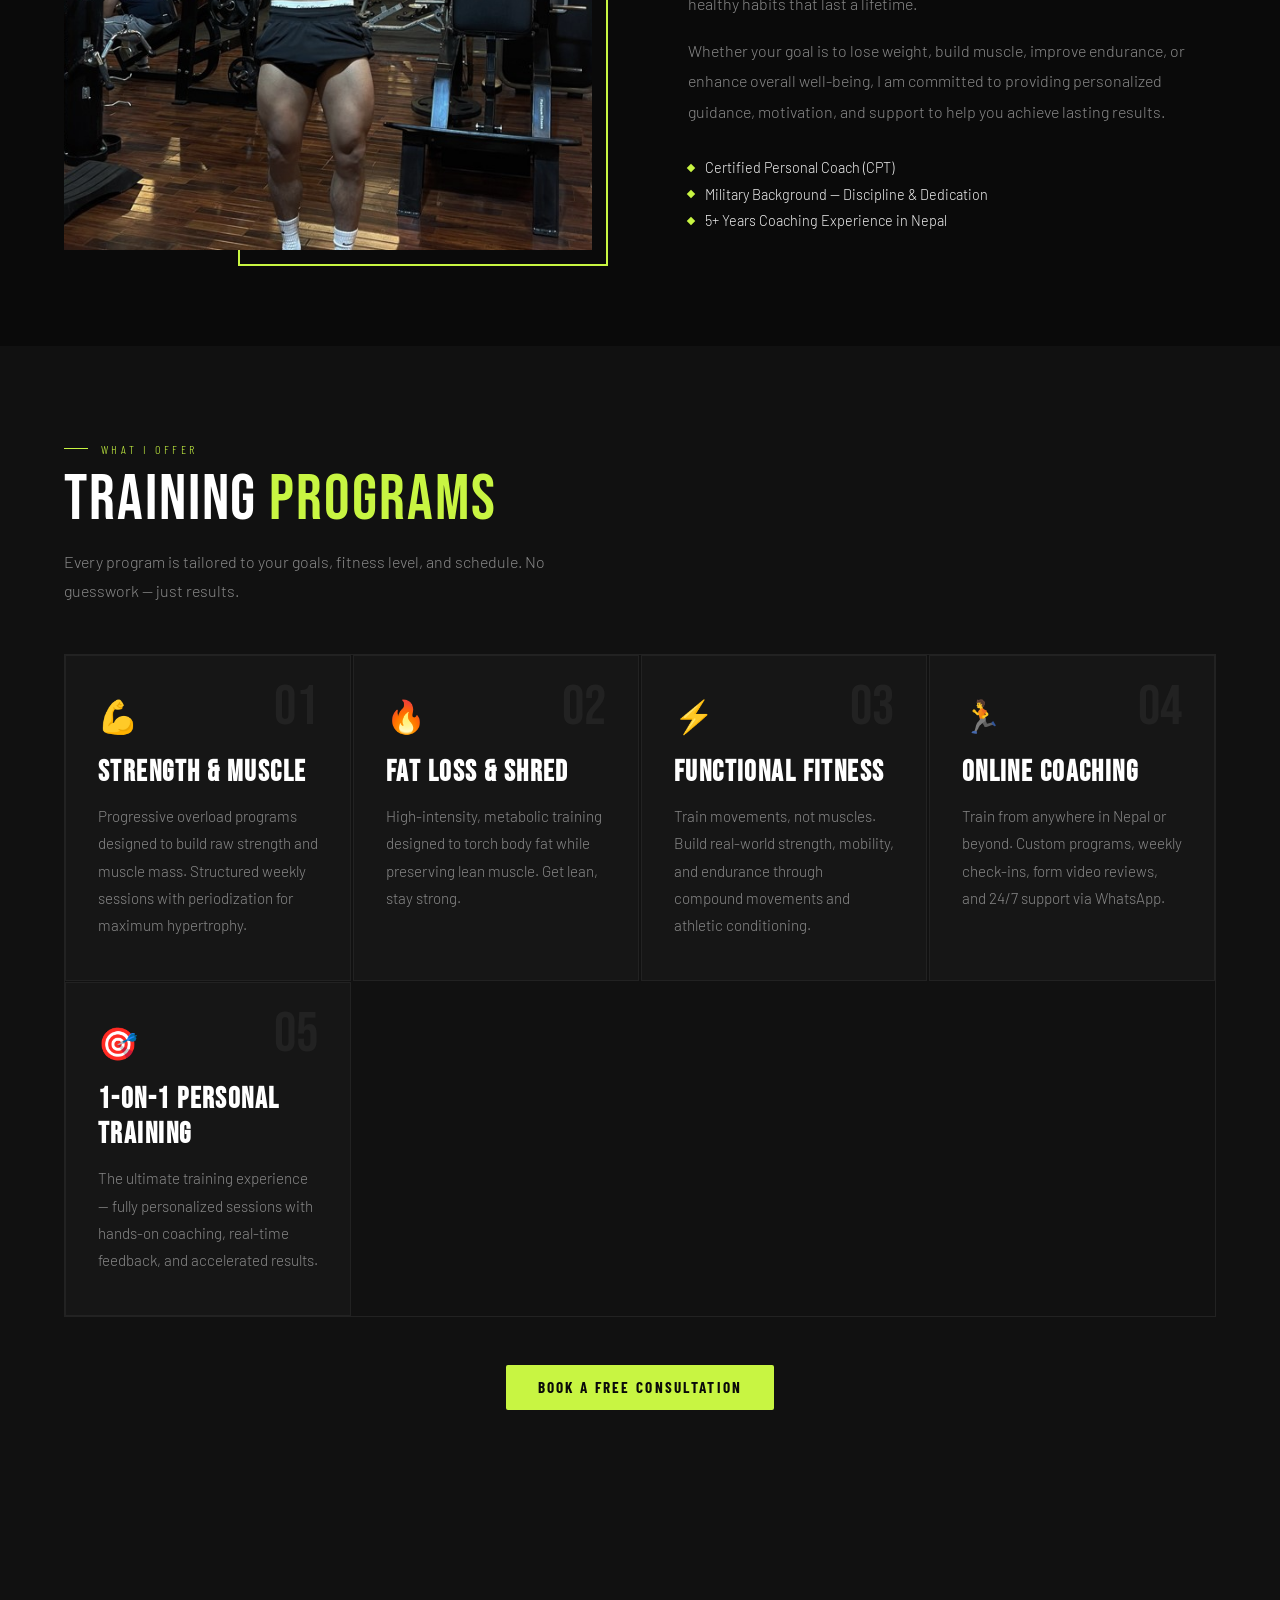
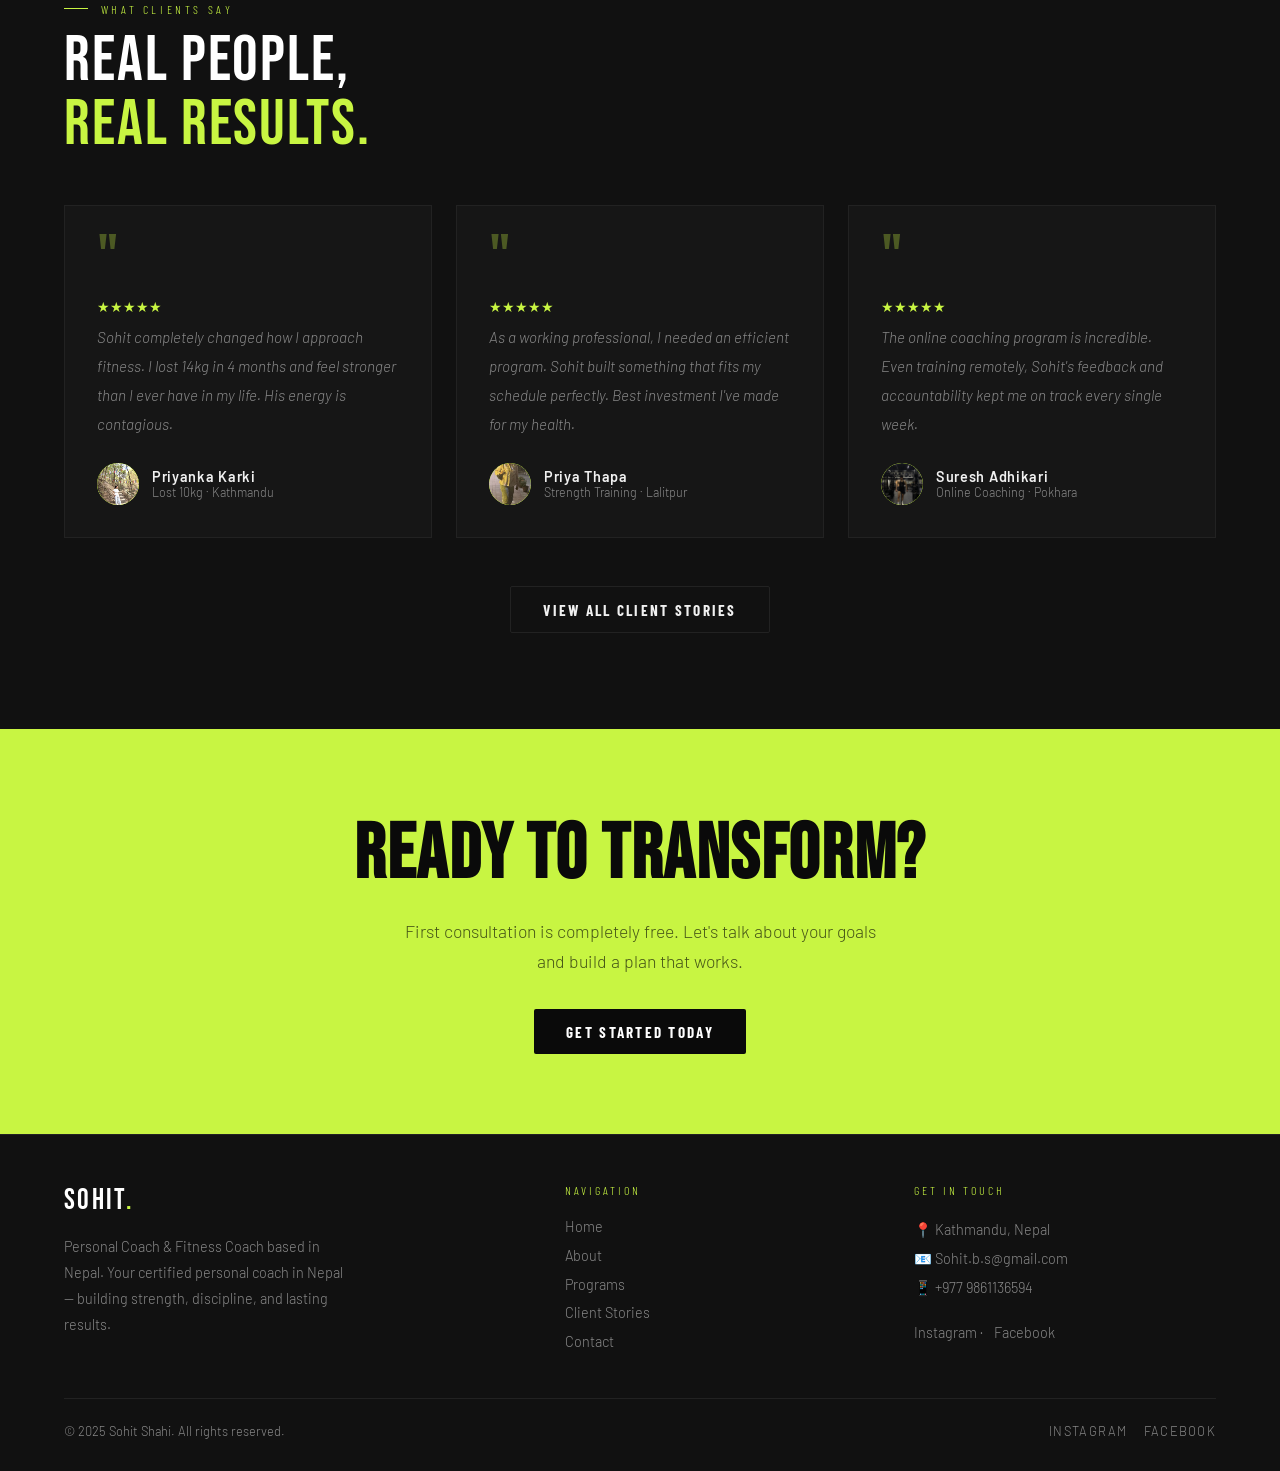
==== commit 24b98906: "index updates" ====
--- a/index.html
+++ b/index.html
@@ -158,11 +158,11 @@
       <p class="testi-text">Sohit completely changed how I approach fitness. I lost 14kg in 4 months and feel stronger than I ever have in my life. His energy is contagious.</p>
       <div class="testi-author">
         <div class="testi-avatar">
-          <img src="assets/client1.jpg" alt="Rajan Karki" onerror="this.style.display='none'; this.parentNode.innerHTML='R';">
+          <img src="assets/client1.jpg" alt="Priyanka Karki" onerror="this.style.display='none'; this.parentNode.innerHTML='R';">
         </div>
         <div>
-          <div class="testi-name">Rajan Karki</div>
-          <div class="testi-role">Lost 14kg · Kathmandu</div>
+          <div class="testi-name">Priyanka Karki</div>
+          <div class="testi-role">Lost 10kg · Kathmandu</div>
         </div>
       </div>
     </div>
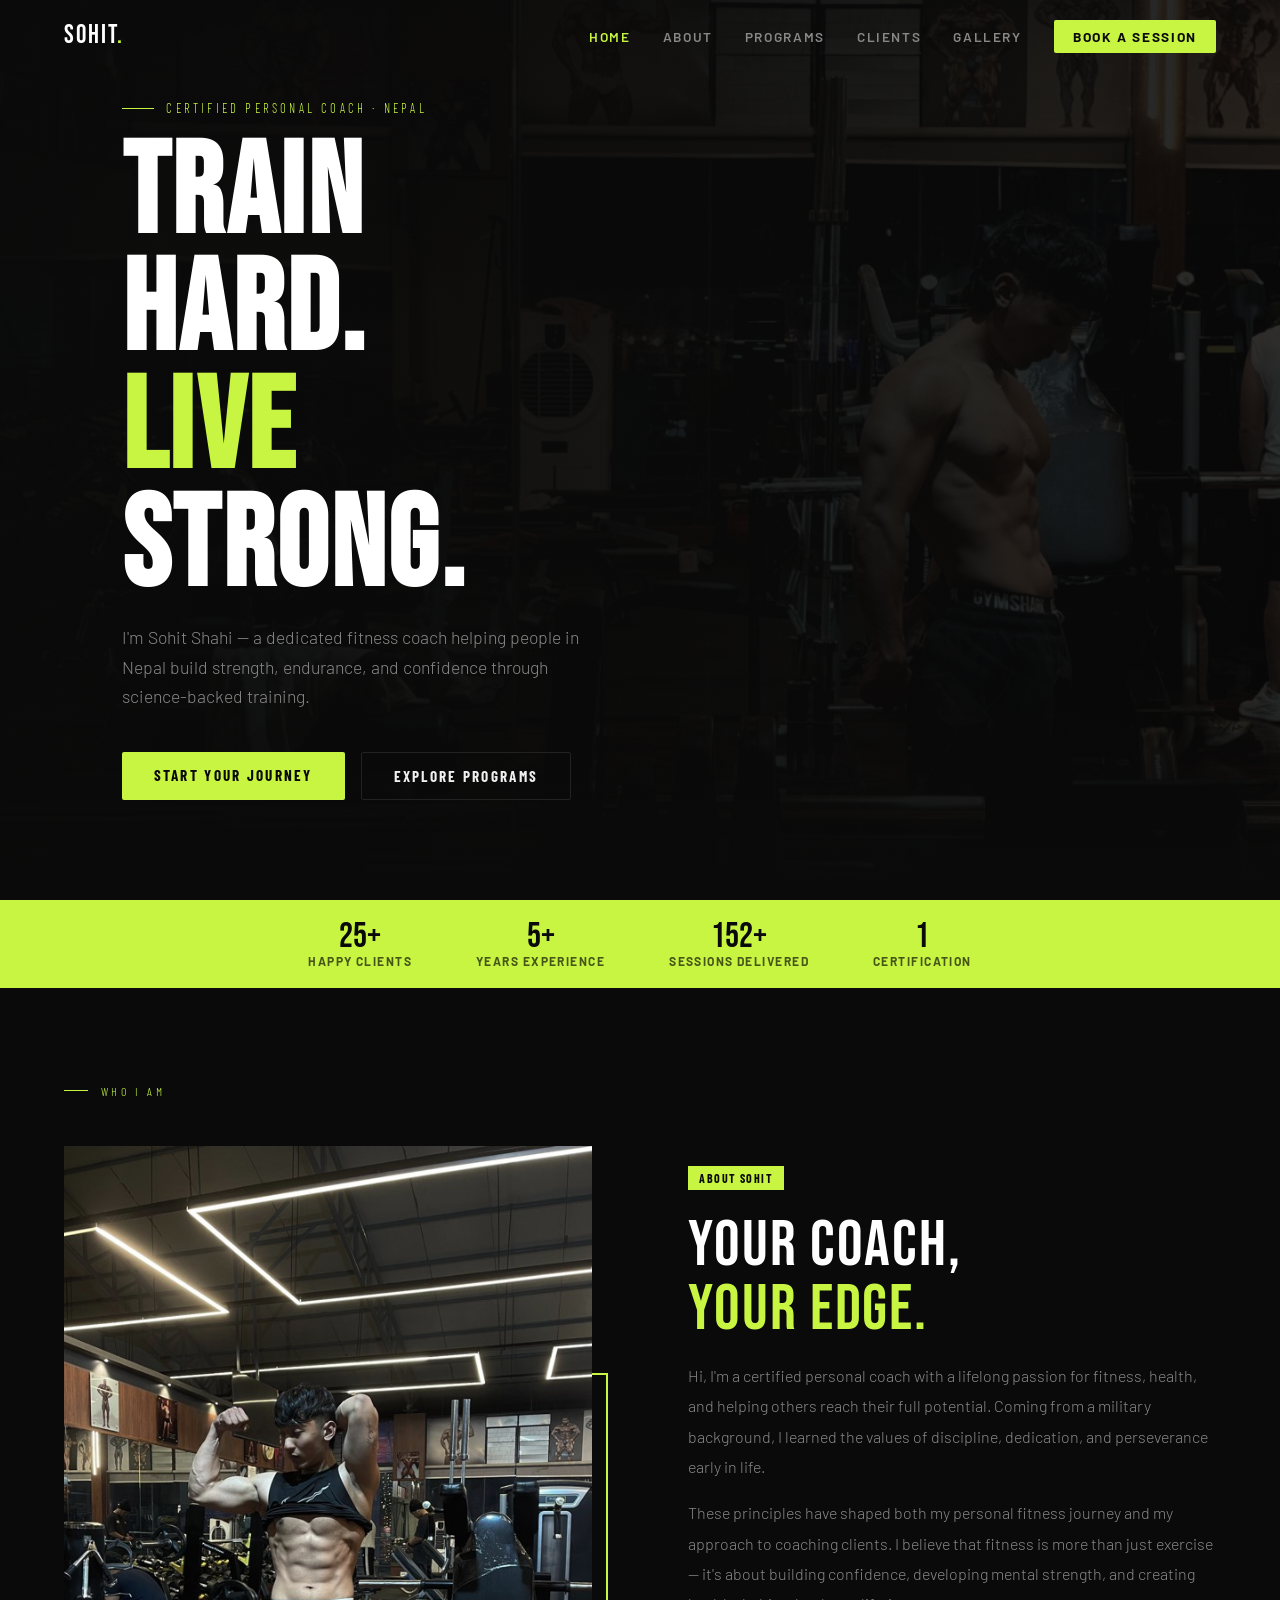
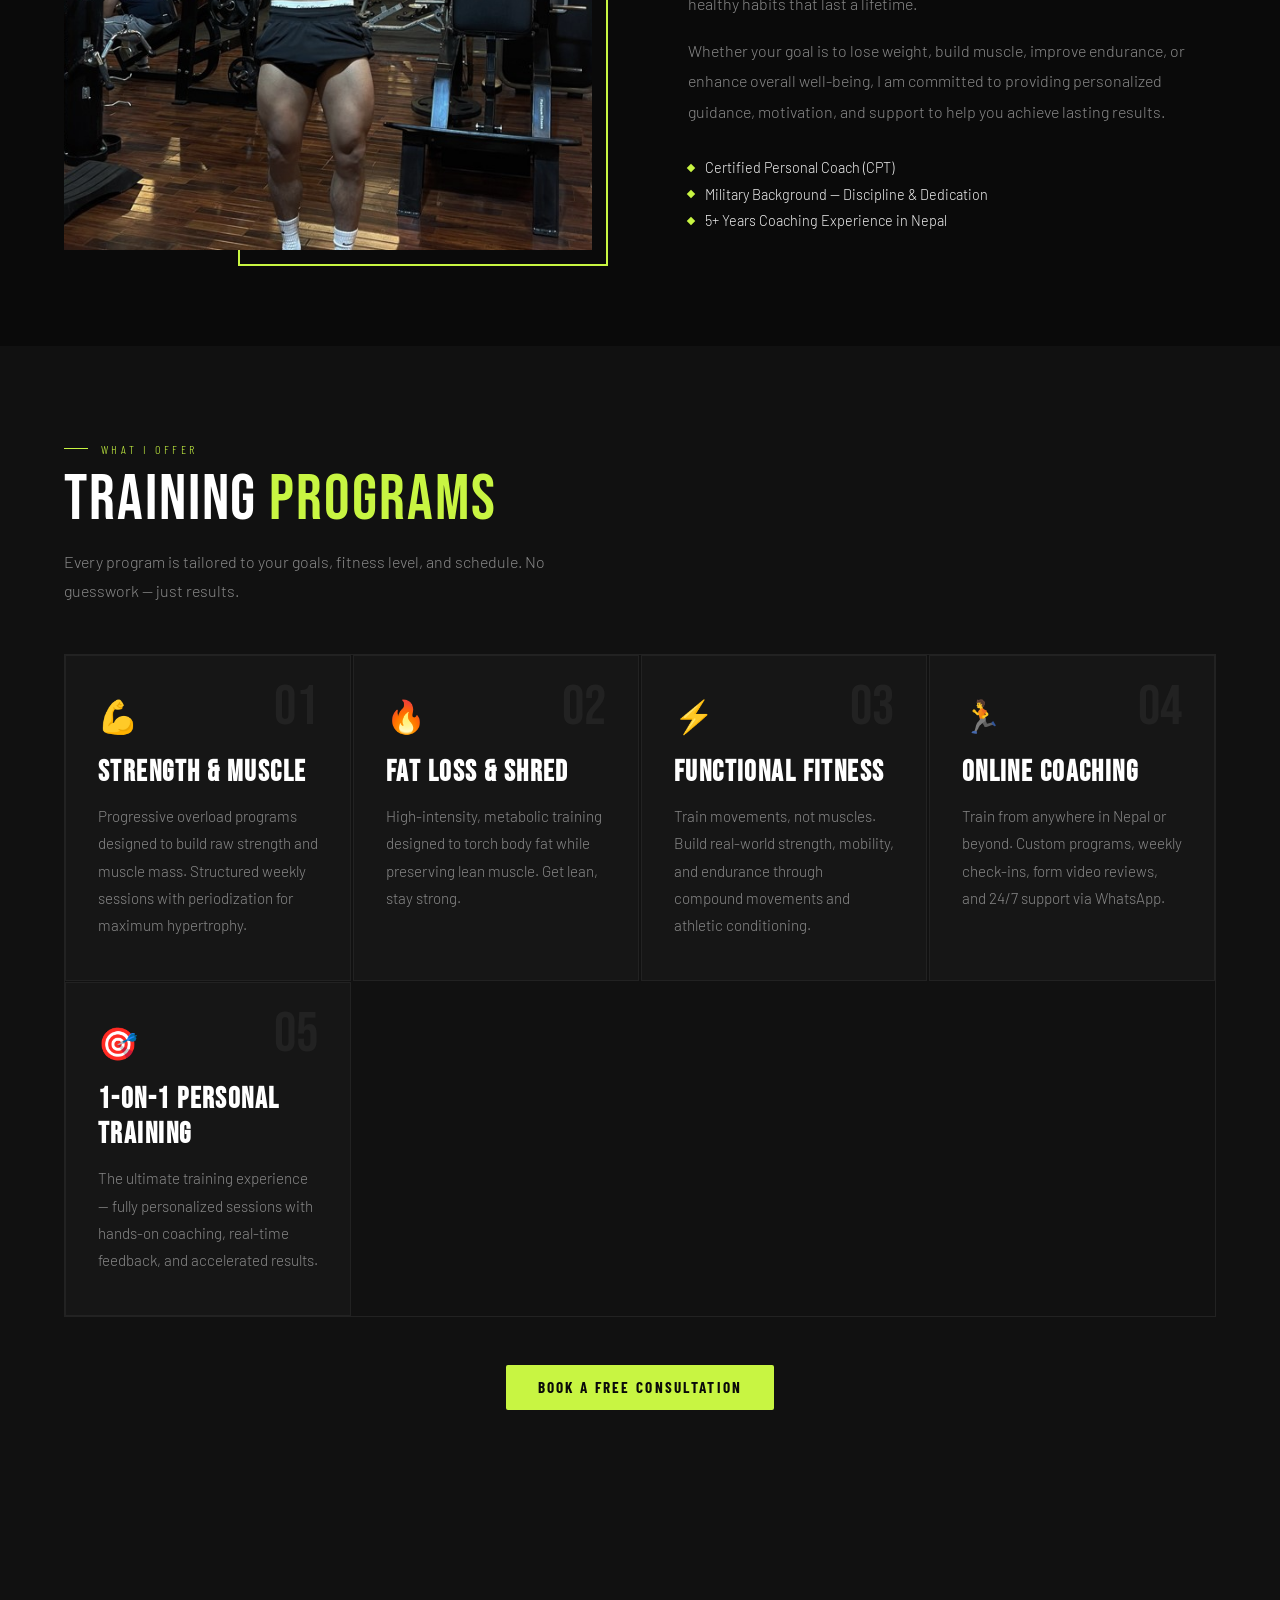
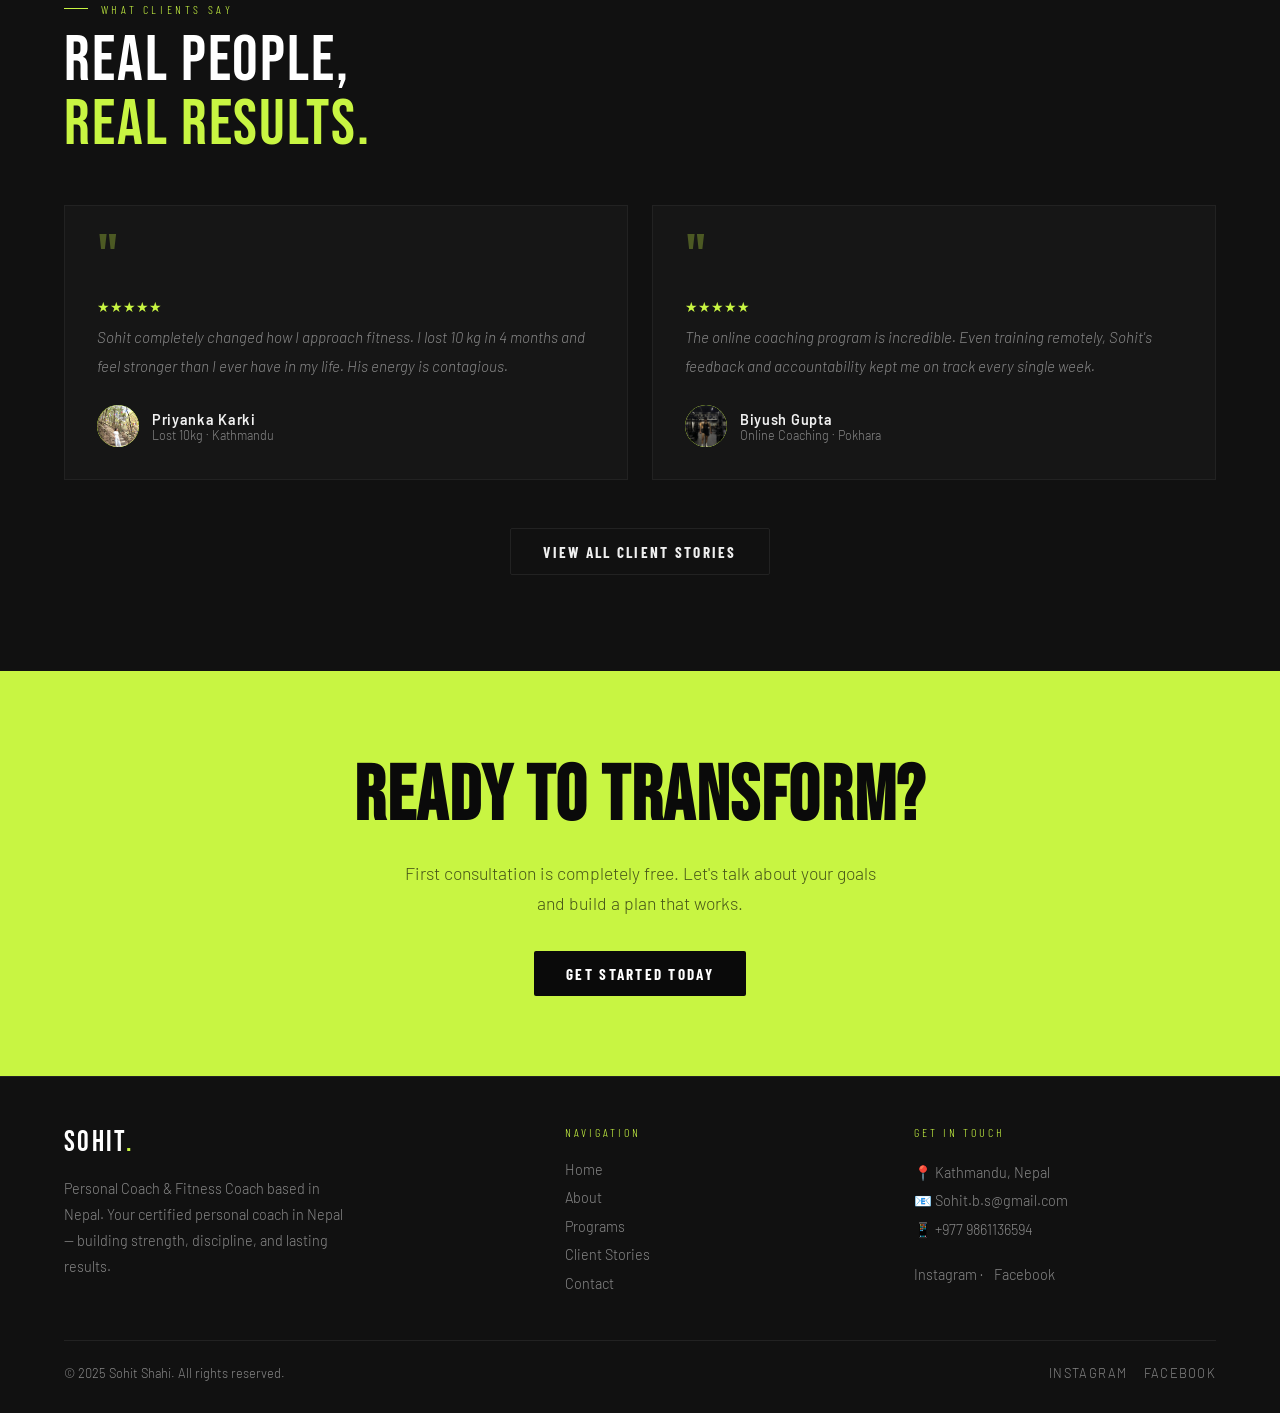
==== commit eade79e4: "index updates" ====
--- a/index.html
+++ b/index.html
@@ -155,7 +155,7 @@
     <div class="testi-card">
       <div class="testi-quote">"</div>
       <div class="stars">★★★★★</div>
-      <p class="testi-text">Sohit completely changed how I approach fitness. I lost 14kg in 4 months and feel stronger than I ever have in my life. His energy is contagious.</p>
+      <p class="testi-text">Sohit completely changed how I approach fitness. I lost 10 kg in 4 months and feel stronger than I ever have in my life. His energy is contagious.</p>
       <div class="testi-author">
         <div class="testi-avatar">
           <img src="assets/client1.jpg" alt="Priyanka Karki" onerror="this.style.display='none'; this.parentNode.innerHTML='R';">
@@ -166,30 +166,17 @@
         </div>
       </div>
     </div>
-    <div class="testi-card">
-      <div class="testi-quote">"</div>
-      <div class="stars">★★★★★</div>
-      <p class="testi-text">As a working professional, I needed an efficient program. Sohit built something that fits my schedule perfectly. Best investment I've made for my health.</p>
-      <div class="testi-author">
-        <div class="testi-avatar">
-          <img src="assets/client3.jpg" alt="Priya Thapa" onerror="this.style.display='none'; this.parentNode.innerHTML='P';">
-        </div>
-        <div>
-          <div class="testi-name">Priya Thapa</div>
-          <div class="testi-role">Strength Training · Lalitpur</div>
-        </div>
-      </div>
-    </div>
+
     <div class="testi-card">
       <div class="testi-quote">"</div>
       <div class="stars">★★★★★</div>
       <p class="testi-text">The online coaching program is incredible. Even training remotely, Sohit's feedback and accountability kept me on track every single week.</p>
       <div class="testi-author">
         <div class="testi-avatar">
-          <img src="assets/client4.jpg" alt="Suresh Adhikari" onerror="this.style.display='none'; this.parentNode.innerHTML='S';">
+          <img src="assets/client4.jpg" alt="Biyush Gupta" onerror="this.style.display='none'; this.parentNode.innerHTML='S';">
         </div>
         <div>
-          <div class="testi-name">Suresh Adhikari</div>
+          <div class="testi-name">Biyush Gupta</div>
           <div class="testi-role">Online Coaching · Pokhara</div>
         </div>
       </div>
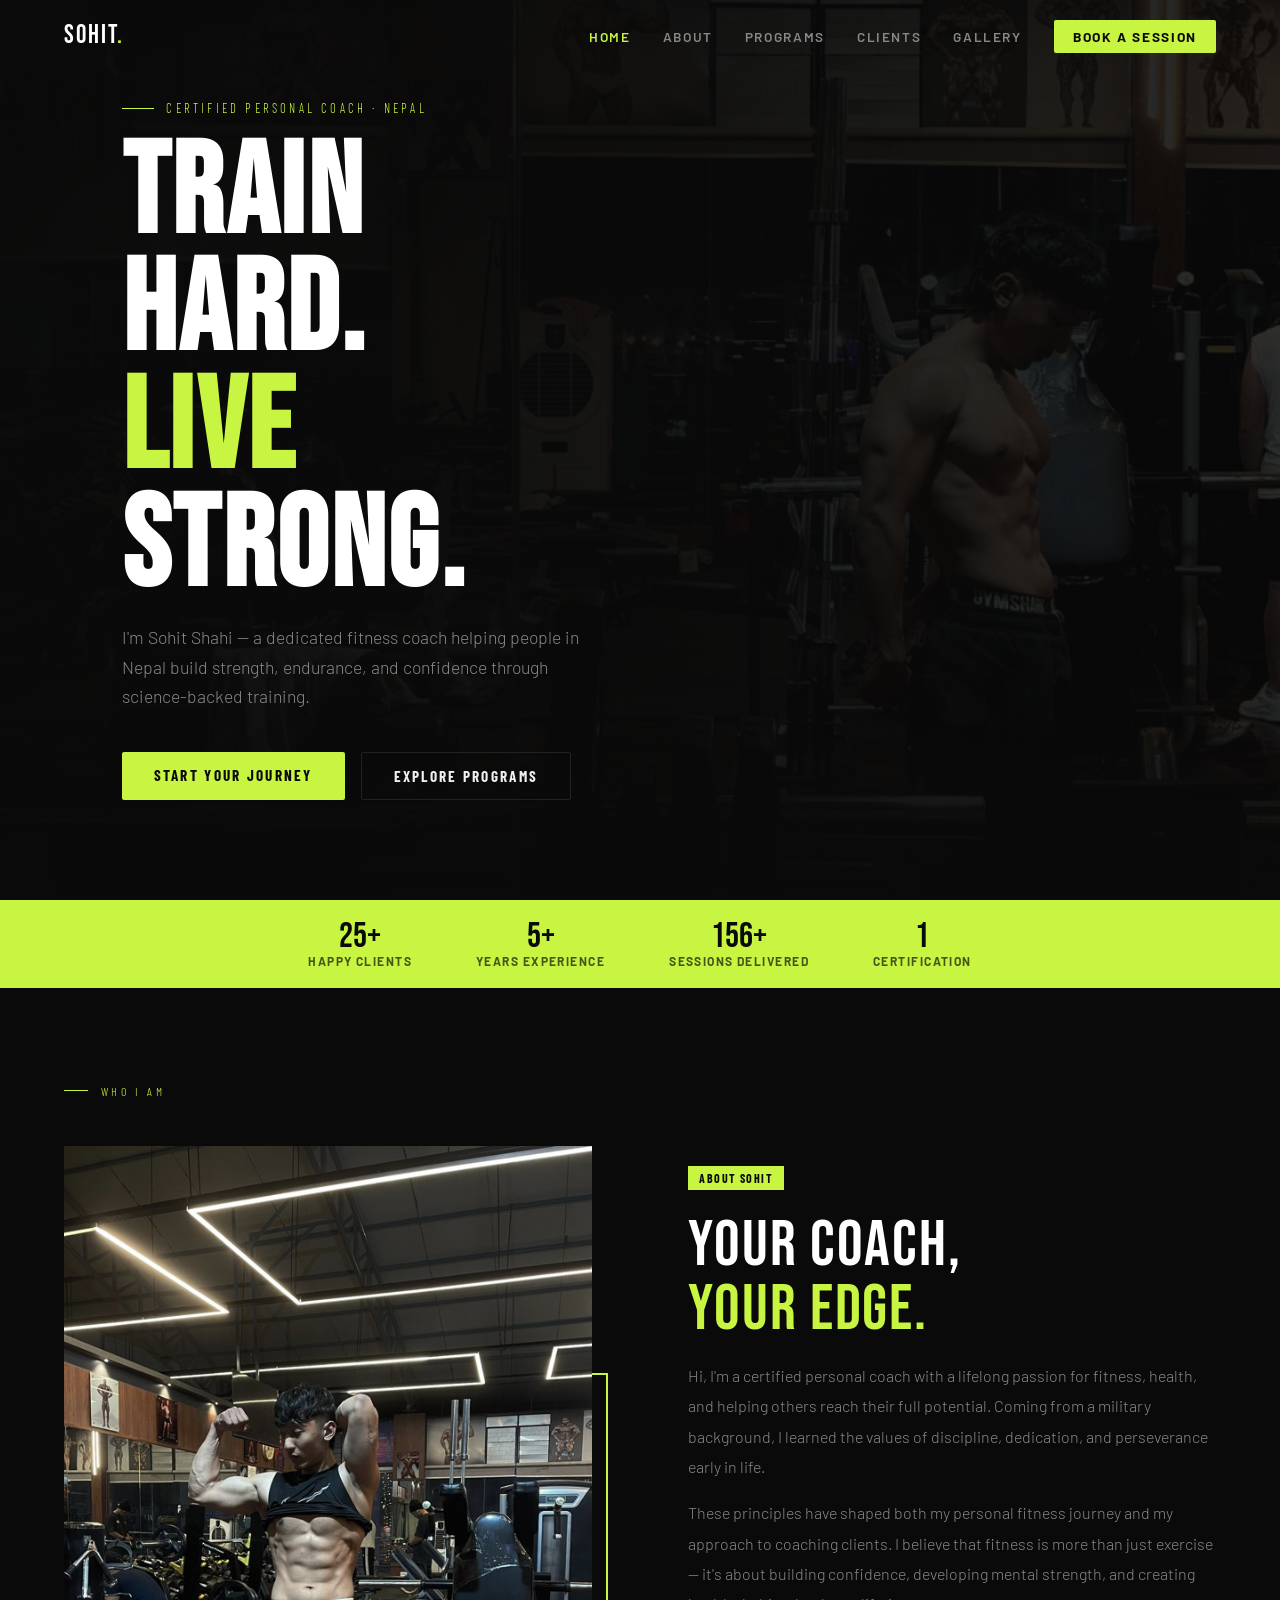
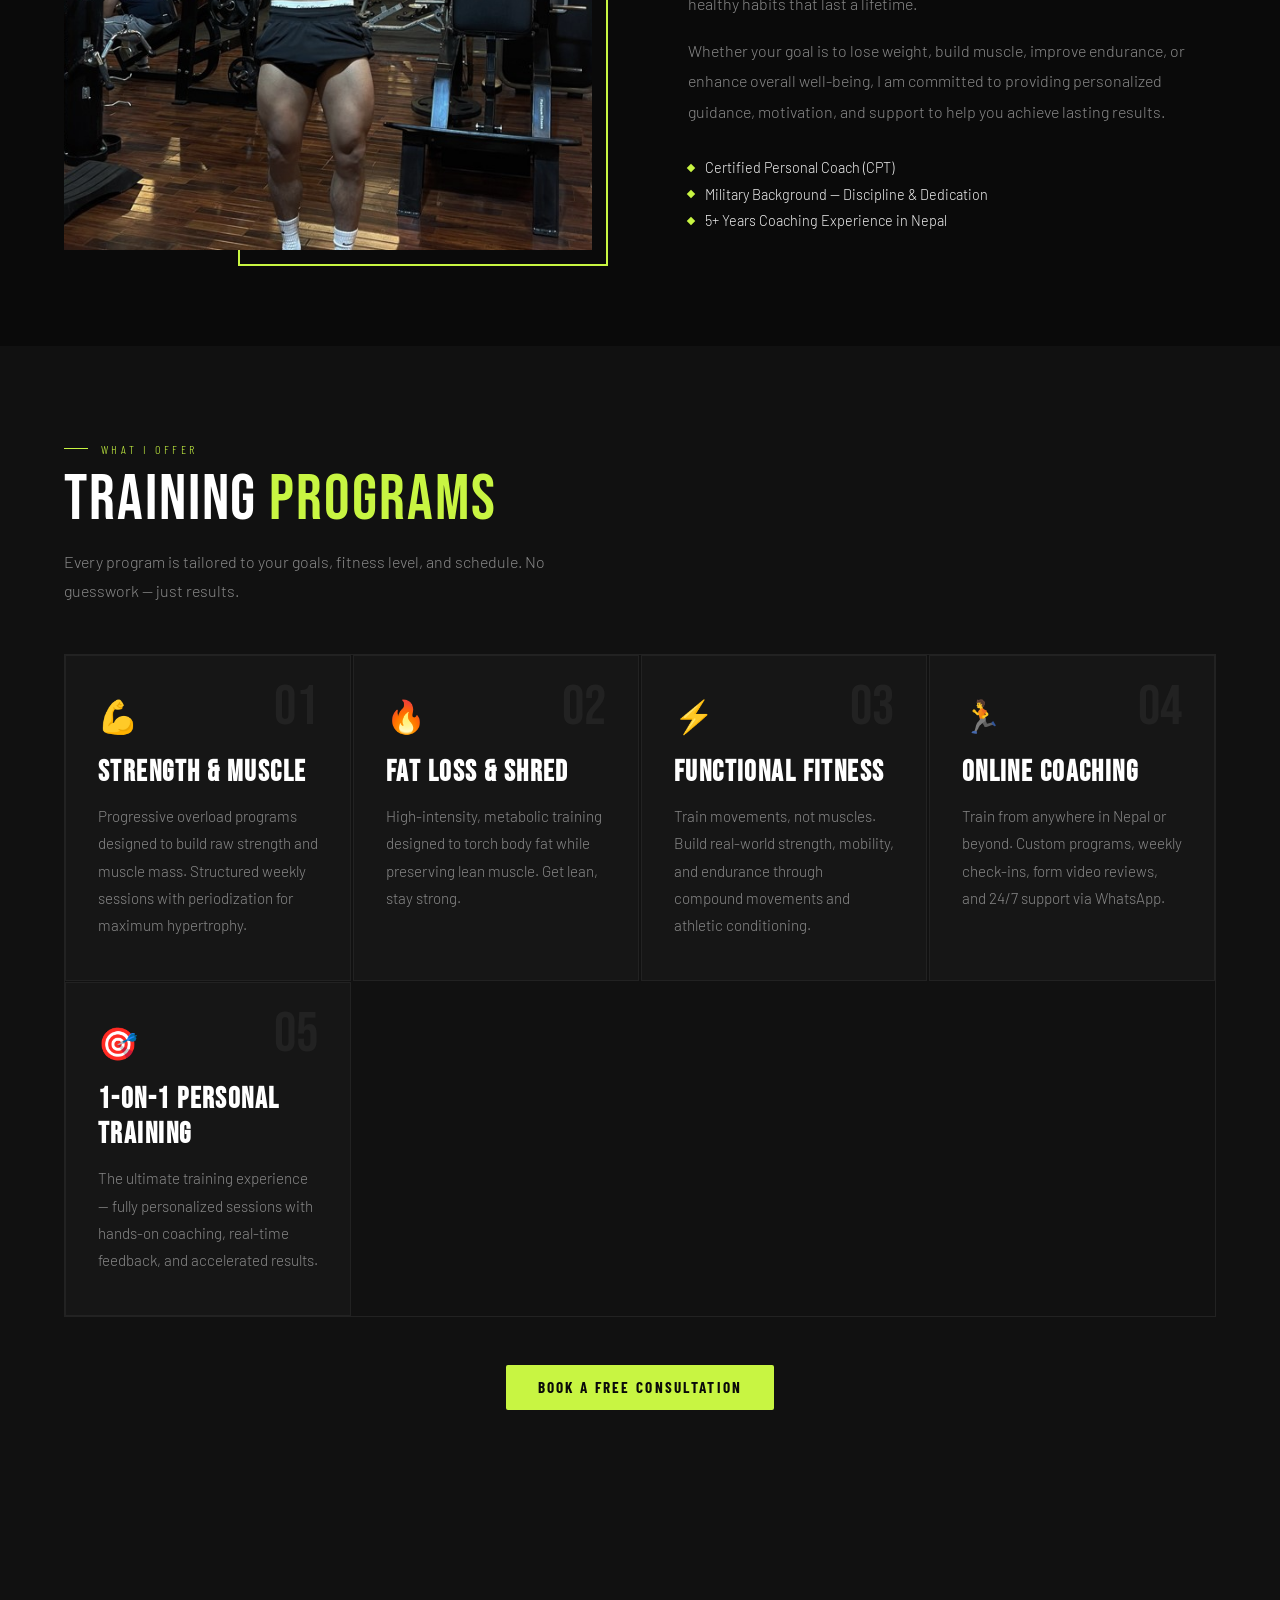
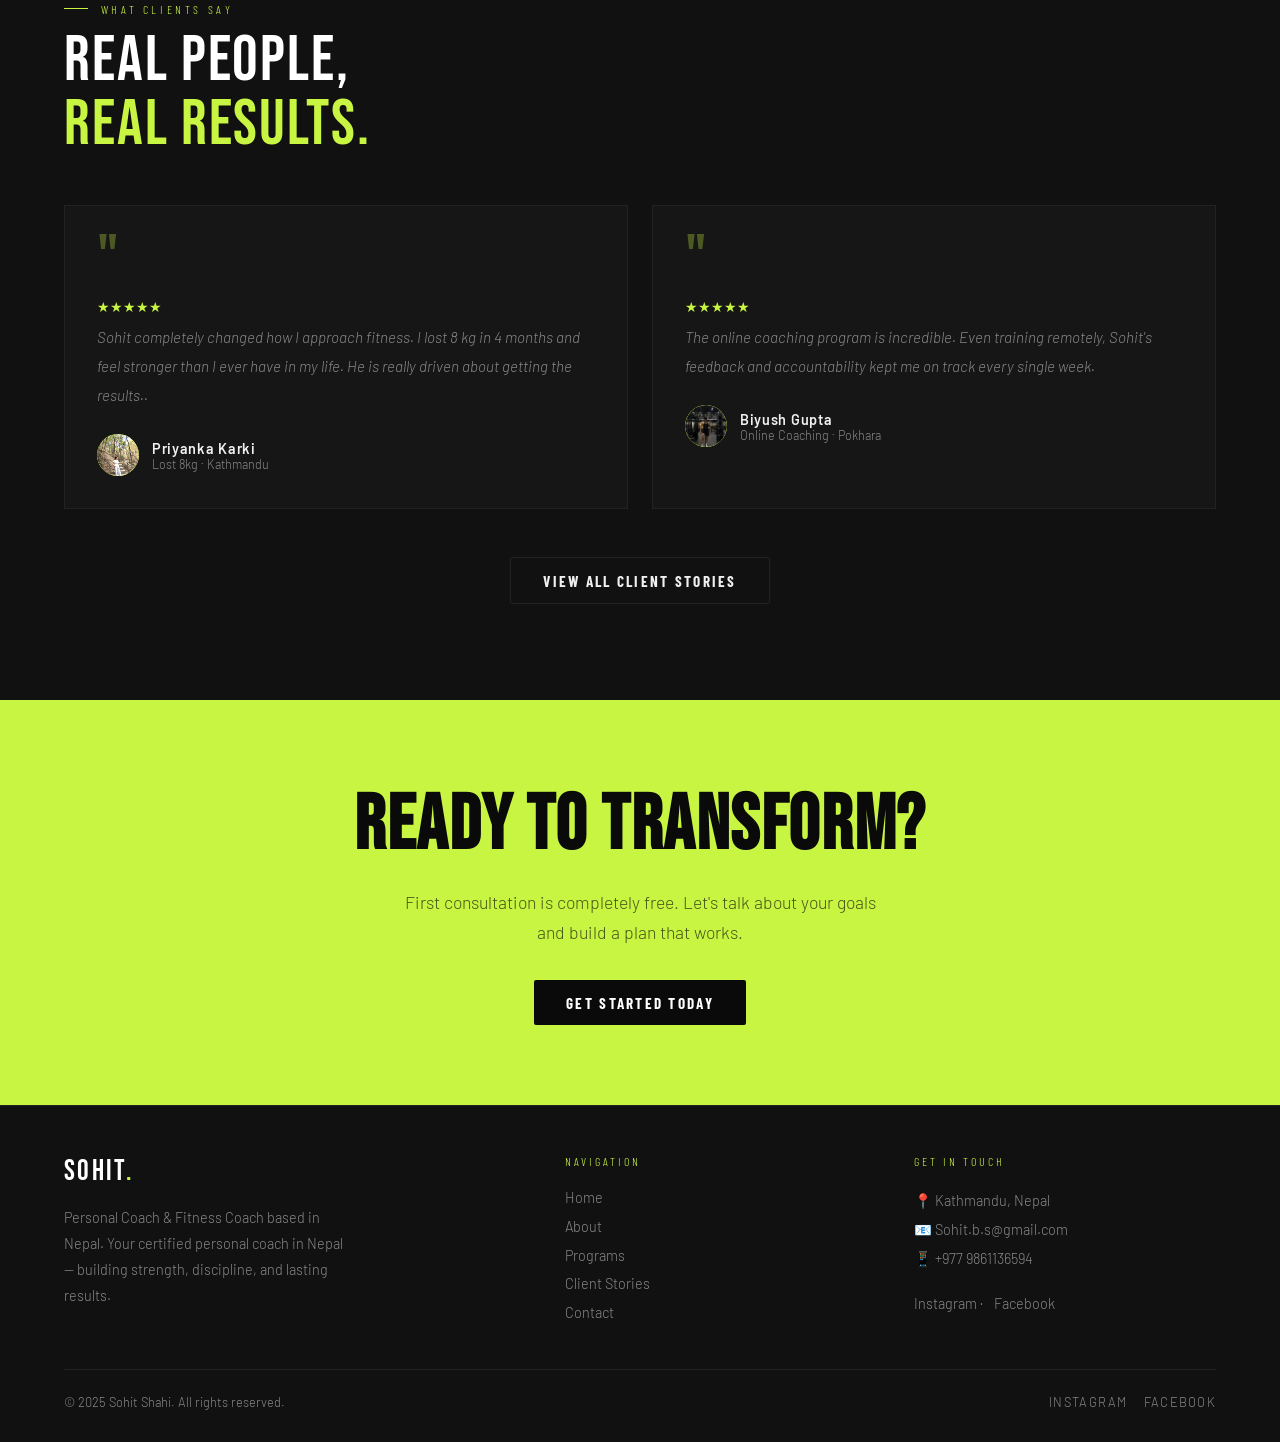
==== commit 86a2c86a: "update descriptions" ====
--- a/index.html
+++ b/index.html
@@ -155,14 +155,14 @@
     <div class="testi-card">
       <div class="testi-quote">"</div>
       <div class="stars">★★★★★</div>
-      <p class="testi-text">Sohit completely changed how I approach fitness. I lost 10 kg in 4 months and feel stronger than I ever have in my life. His energy is contagious.</p>
+      <p class="testi-text">Sohit completely changed how I approach fitness. I lost 8 kg in 4 months and feel stronger than I ever have in my life. He is really driven about getting the results..</p>
       <div class="testi-author">
         <div class="testi-avatar">
           <img src="assets/client1.jpg" alt="Priyanka Karki" onerror="this.style.display='none'; this.parentNode.innerHTML='R';">
         </div>
         <div>
           <div class="testi-name">Priyanka Karki</div>
-          <div class="testi-role">Lost 10kg · Kathmandu</div>
+          <div class="testi-role">Lost 8kg · Kathmandu</div>
         </div>
       </div>
     </div>
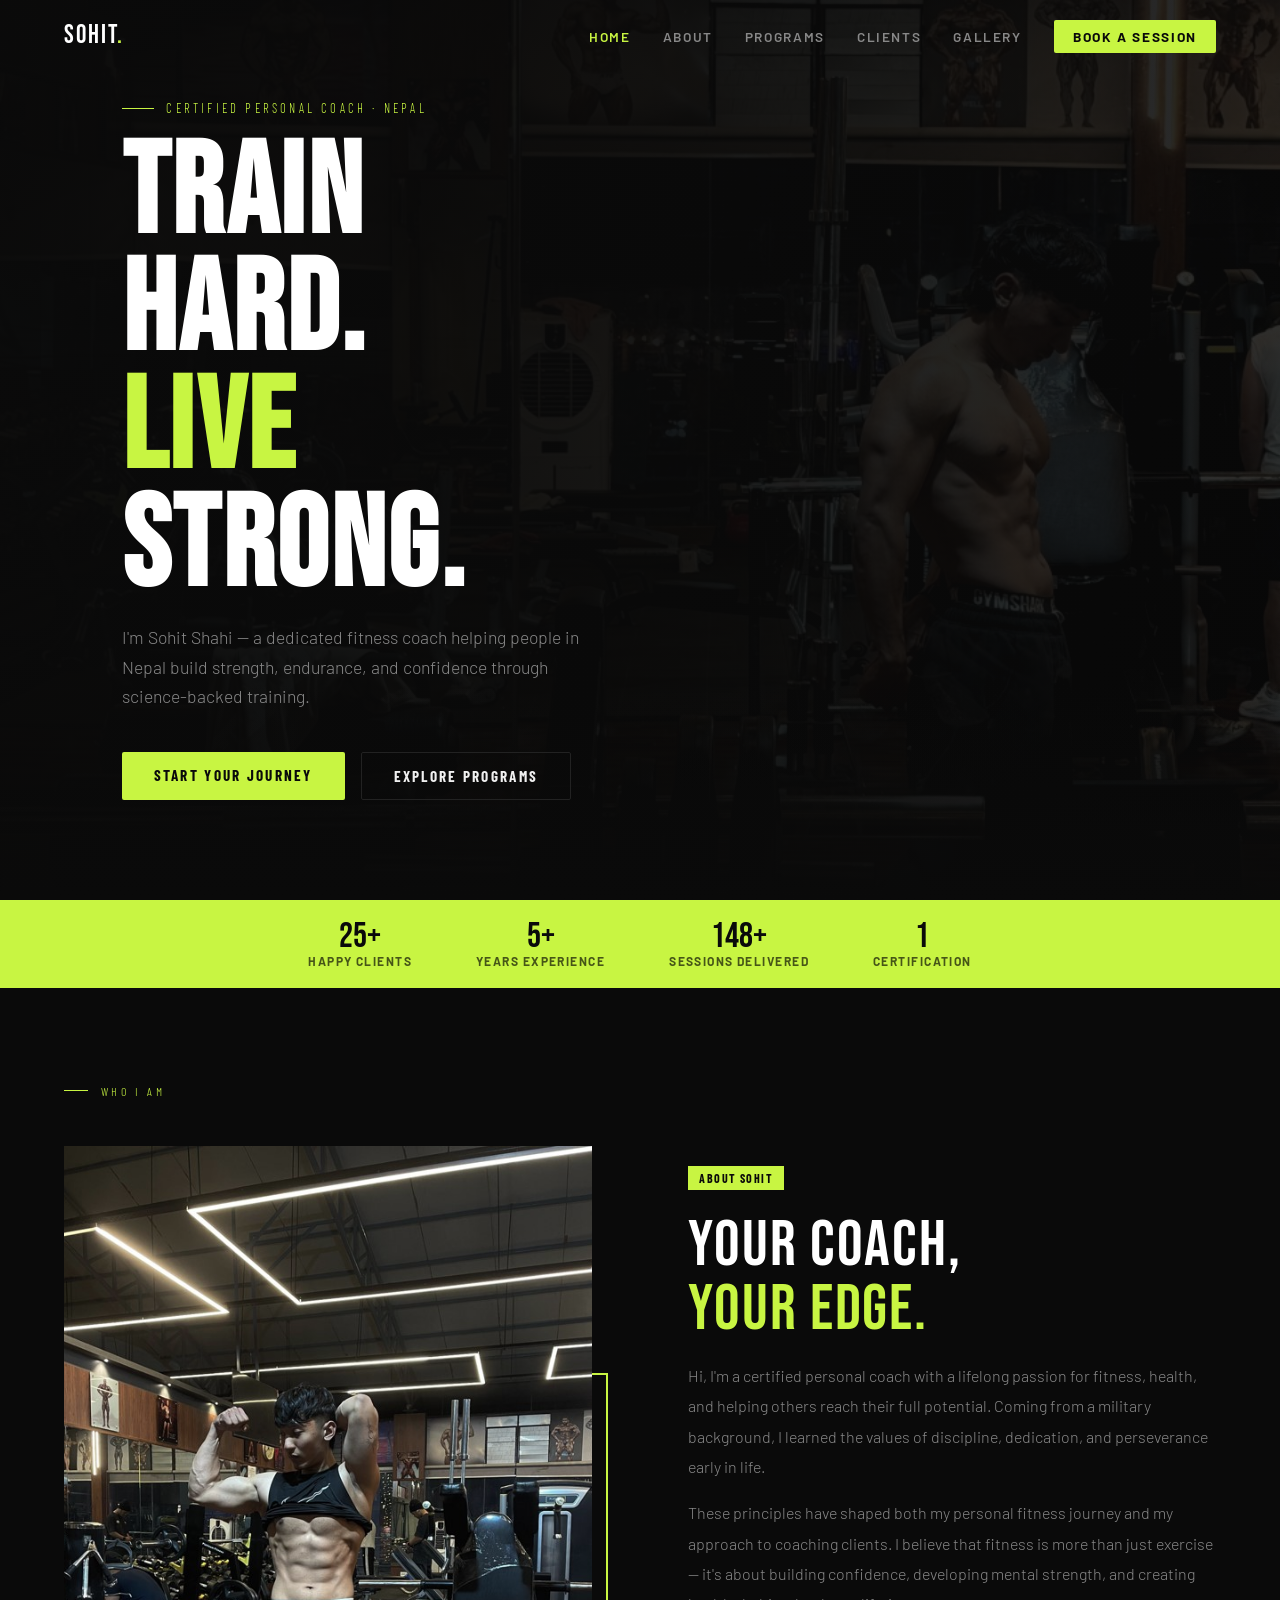
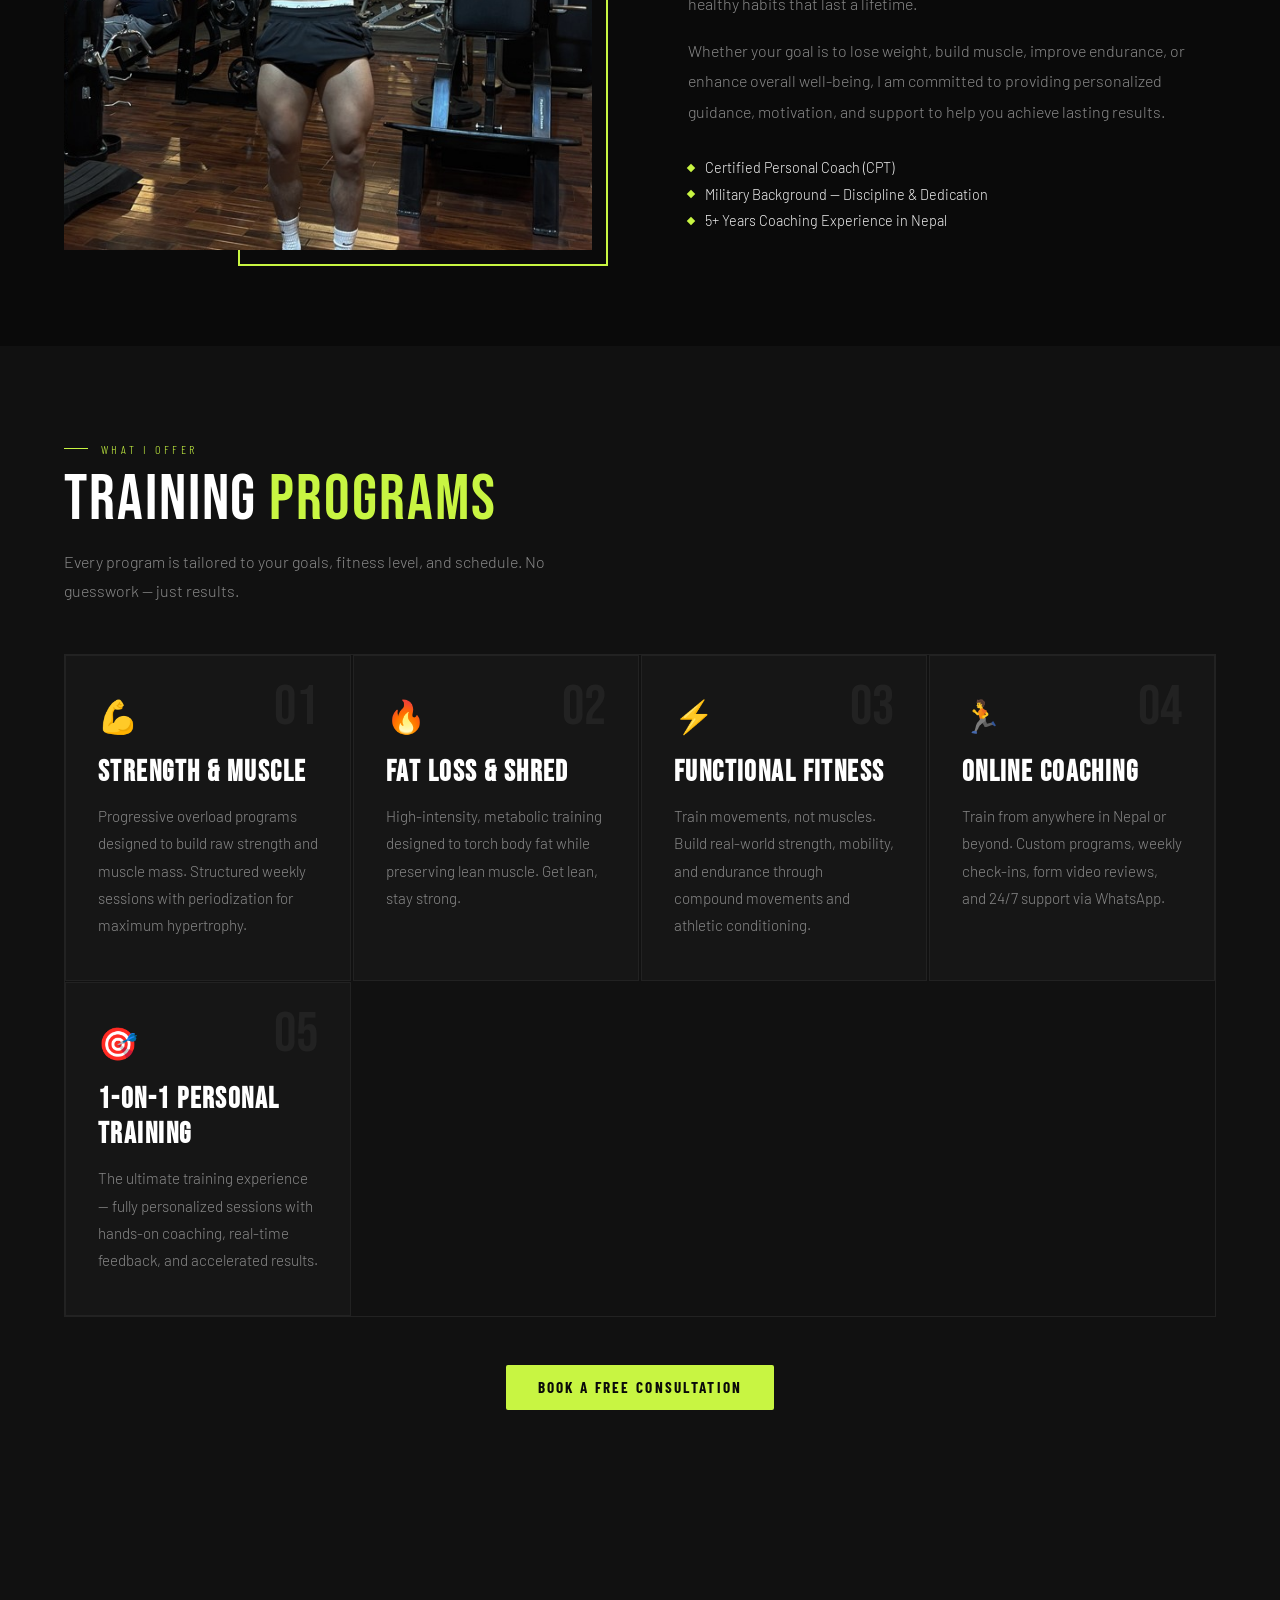
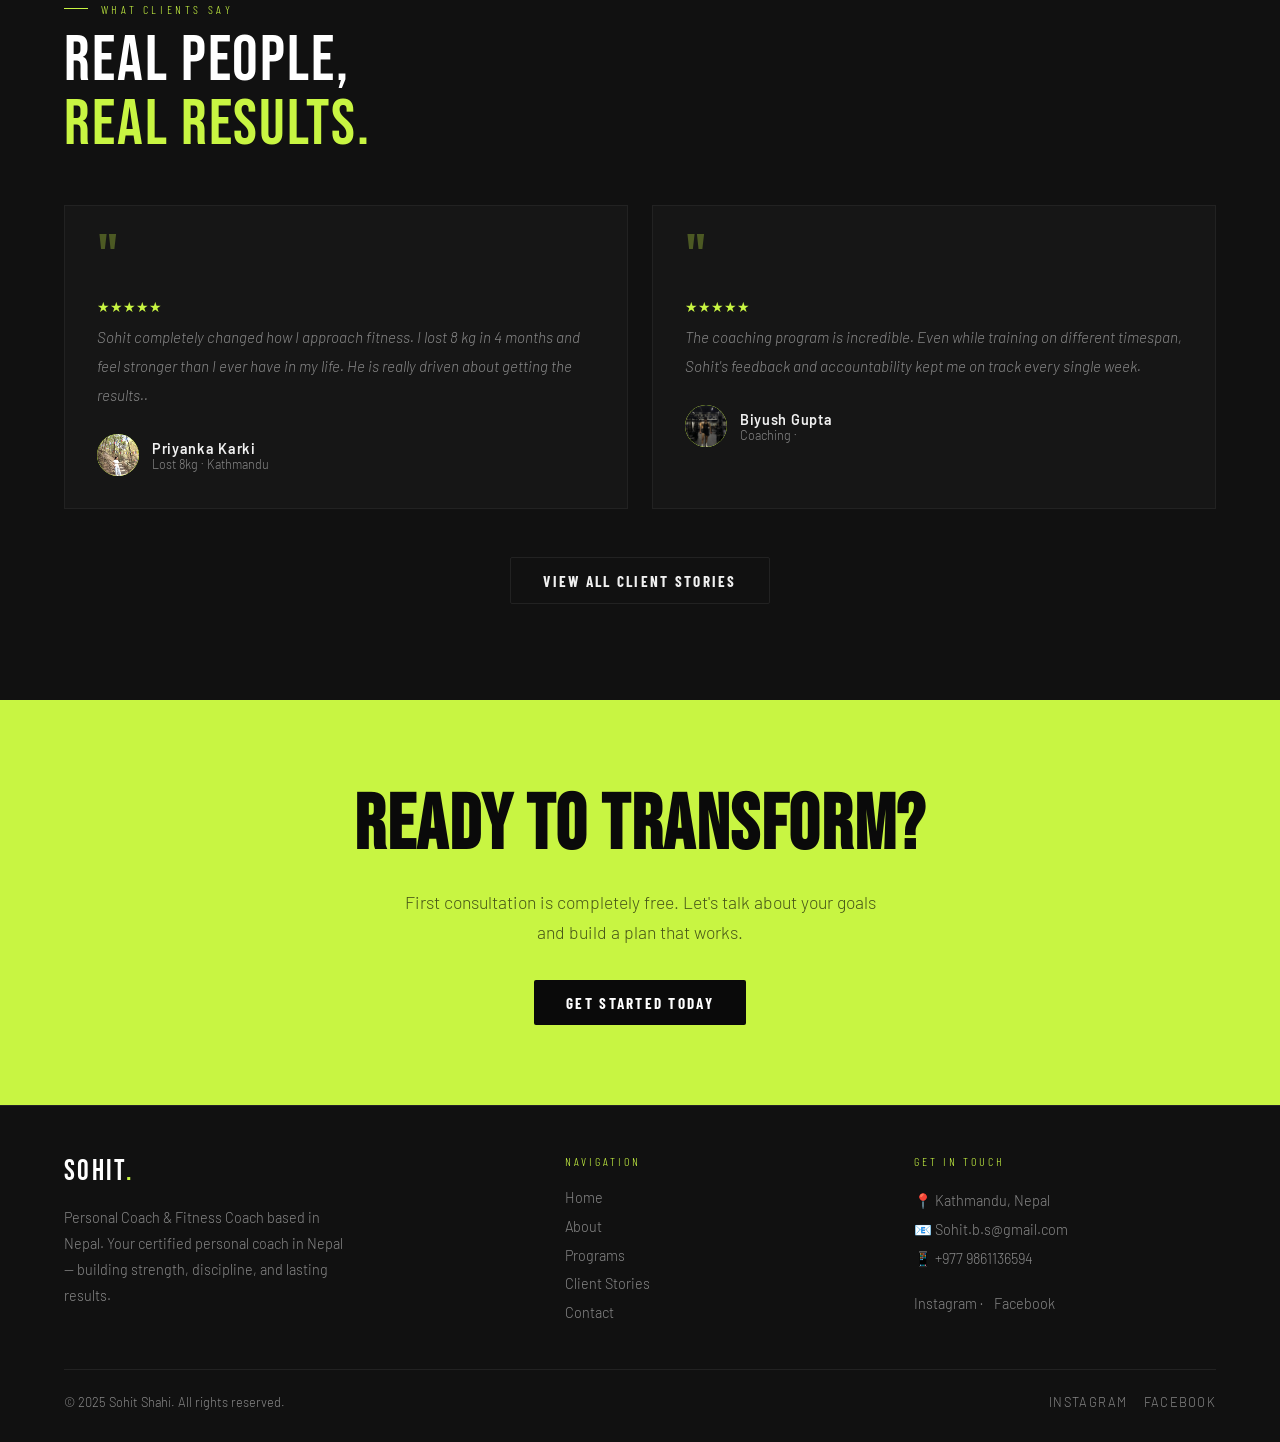
==== commit a8beb408: "cosmetic changes" ====
--- a/index.html
+++ b/index.html
@@ -170,14 +170,14 @@
     <div class="testi-card">
       <div class="testi-quote">"</div>
       <div class="stars">★★★★★</div>
-      <p class="testi-text">The online coaching program is incredible. Even training remotely, Sohit's feedback and accountability kept me on track every single week.</p>
+      <p class="testi-text">The  coaching program is incredible. Even while training on different timespan, Sohit's feedback and accountability kept me on track every single week.</p>
       <div class="testi-author">
         <div class="testi-avatar">
           <img src="assets/client4.jpg" alt="Biyush Gupta" onerror="this.style.display='none'; this.parentNode.innerHTML='S';">
         </div>
         <div>
           <div class="testi-name">Biyush Gupta</div>
-          <div class="testi-role">Online Coaching · Pokhara</div>
+          <div class="testi-role">Coaching · </div>
         </div>
       </div>
     </div>
